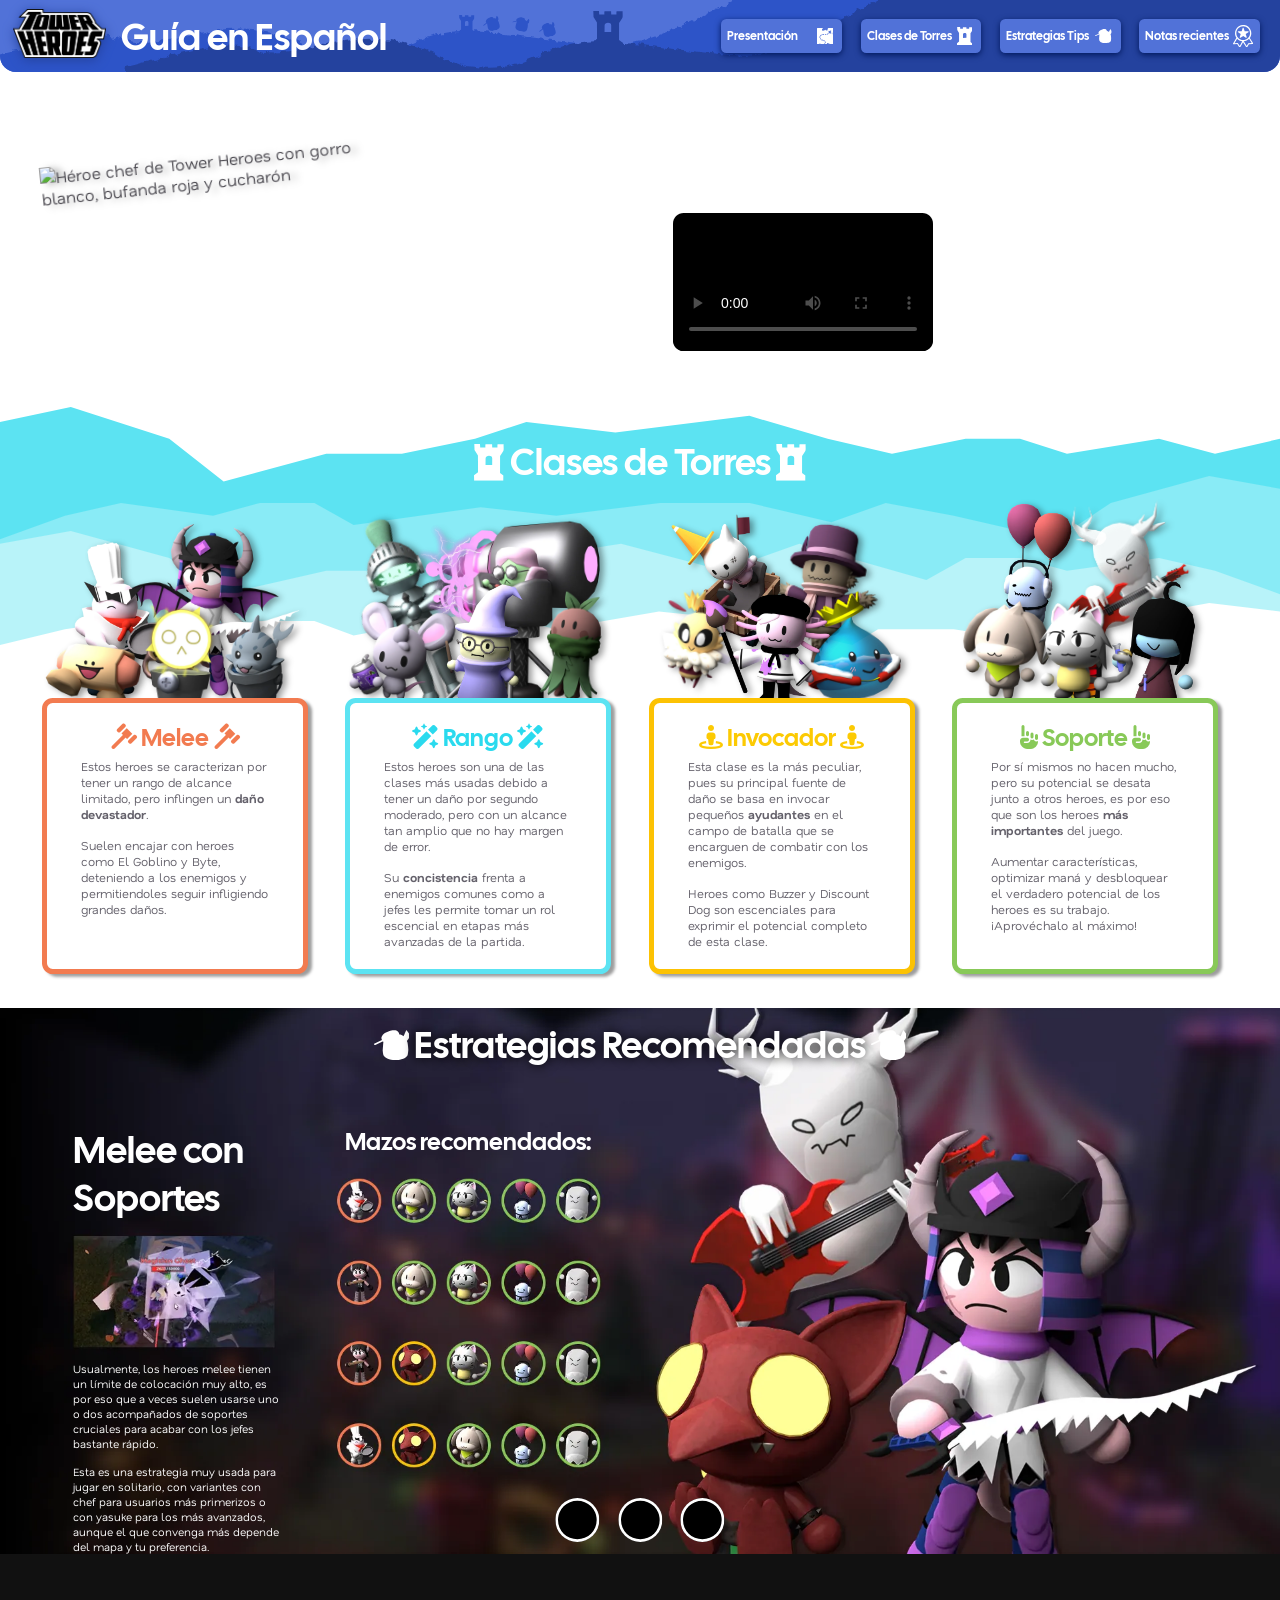
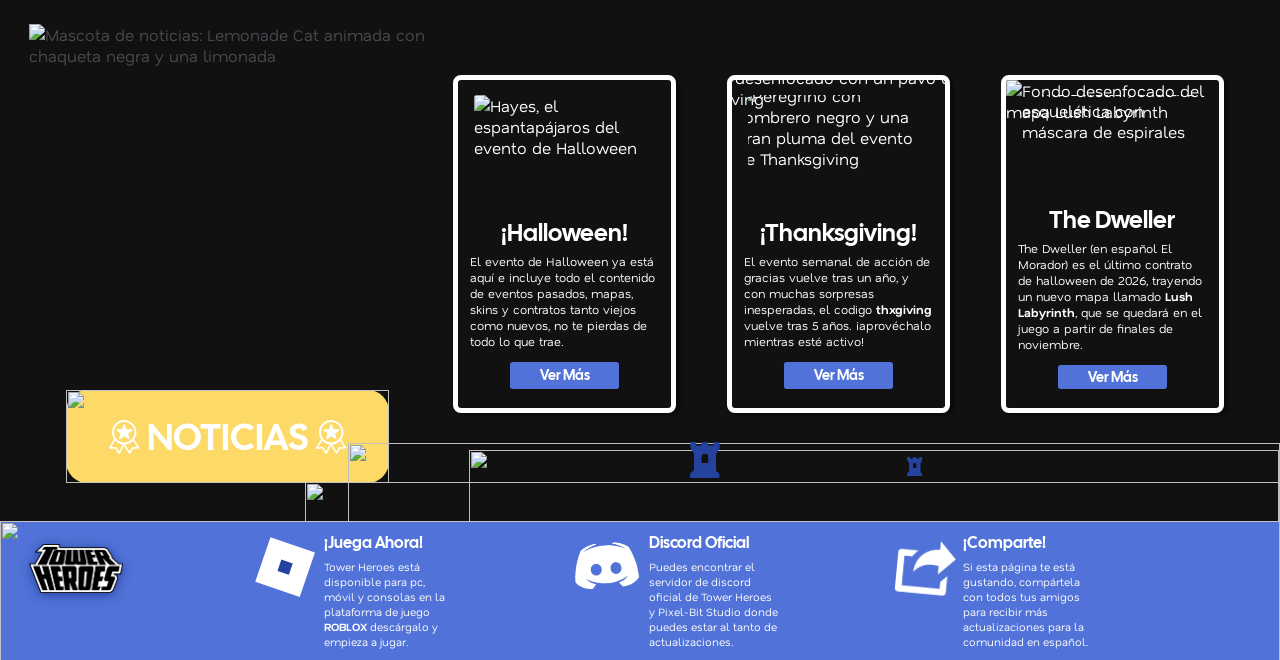
==== tower-heroes/index.html @ fbfbe88b "Add files via upload" ====
<!DOCTYPE html>
<html lang="es">
<head>
  <meta charset="UTF-8">
  <meta name="viewport" content="width=device-width, initial-scale=1">
  <title>Tower Heroes · Guía en Español</title>
  <meta name="description" content="Guía en español de Tower Heroes: clases de torres, estrategias recomendadas y noticias del juego.">
  <link rel="icon" href="assets/img/logo-tower-heroes.webp">
  <link rel="stylesheet" href="css/estilos.css">
</head>
<body>
  <!-- Íconos del sitio (torre, enemigo, logro, mapa). Se dibujan una sola vez aquí
       y se reutilizan con <use>. Su color sale de "color" en el CSS (fill: currentColor). -->
  <svg class="sprite" aria-hidden="true" focusable="false">
    <symbol id="i-torre" viewBox="0 0 44.7589 55"><path d="M43.9808 55L0.196412 54.9845L0 47.091L6.02329 42.2922L5.90775 17.209L0.793349 8.91359L0.450591 0C3.60858 0.0734106 5.93471 0.220232 8.98872 0.0309097L9.31993 5.4092L17.0955 5.32034C17.0108 3.53144 16.8567 2.14436 17.2804 0.525465L27.1241 0.444327L27.3628 5.34738L35.1692 5.30102C35.1962 3.50439 34.9343 2.05936 35.4196 0.513874L44.7087 0.482965C44.3005 3.72076 45.3095 7.16333 44.2735 10.1577L39.136 17.9431L39.0936 43.4977L44.1002 47.2764L43.9808 55ZM27.2897 31.4468L27.3166 21.3007C27.3243 18.6154 24.8249 17.6417 22.5065 17.6804C19.8761 17.7267 17.4229 18.9052 17.3998 21.8416L17.3227 31.5472L27.2897 31.4468Z"/></symbol>
    <symbol id="i-enemigo" viewBox="0 0 53.0001 45"><path d="M52.9803 7.06L53.0001 11.0333C52.3459 11.4733 52.3955 12.5233 51.8899 13.19L49.2796 16.6233C50.0726 17.9833 50.446 19.2833 50.598 20.7667C50.9251 23.94 51.5826 26.9867 51.4835 30.2267C51.3579 32.85 50.8425 35.2967 50.4592 37.8733C48.285 41.26 45.0799 43.4267 41.1016 44.04C39.575 44.2733 38.0617 45 36.5054 45H28.4001C25.0198 45.0067 20.3675 43.23 17.354 41.2767C16.1579 40.5 15.0311 38.7667 14.1125 37.7267C13.6202 35.11 12.8702 32.53 13.0717 29.9067L13.9011 19.02C13.9308 18.63 14.3901 17.9633 14.0465 17.7133C13.8416 17.5667 13.2435 17.09 12.89 17.26L1.98599 22.4733C1.36149 22.77 0.819591 22.2667 0.485862 22.08C0.205002 21.9267 -0.2642 20.9067 0.188481 20.68L11.9152 14.85L11.0066 12.01C11.261 8.84333 14.8494 5.00667 17.1194 4.02667L23.2884 1.36333C25.7699 0.29 31.8332 -0.04 34.2981 1.11333C36.4558 2.12333 37.5132 4.44667 38.0055 6.69C40.3053 6.74 42.453 7.56333 44.1646 9.25667C46.0943 6.27667 46.9236 3.15 48.6584 0L52.5342 5.19667C52.8977 5.68333 52.5772 6.69667 52.9869 7.05667L52.9803 7.06Z"/></symbol>
    <symbol id="i-logro" viewBox="0 0 45.403 51"><path d="M15.5218 50.9969C15.1617 50.9343 14.8925 50.9624 14.6796 50.9969L9.46056 42.885L1.6336 43.4548C0.988655 43.5018 0.547215 43.1543 0.293621 42.8036C0.0400276 42.453 -0.138427 41.9176 0.143344 41.4542L7.71358 28.881C4.14449 23.4084 3.45571 16.8275 6.28908 10.6129C9.57327 3.4058 17.9512 -1.07122 25.5465 0.221792C31.8206 1.28939 36.9989 5.30932 39.4003 10.4908C42.3651 16.8901 41.6106 23.615 37.7942 29.2066L45.1609 41.0065C45.4333 41.4417 45.474 41.88 45.2924 42.2776C45.1452 42.6001 44.7257 42.9257 44.206 42.9539L35.731 43.4016L31.9114 50.1954C31.6516 50.6587 31.1569 50.7401 30.7249 50.6901C30.2928 50.64 30.0236 50.4083 29.723 49.9387L22.5692 38.7148L16.9431 49.2217C16.5518 49.9543 16.2262 50.5742 15.5186 51L15.5218 50.9969ZM38.2669 18.4774C38.2669 9.97419 31.3792 3.0802 22.8791 3.0802C14.379 3.0802 7.4913 9.97419 7.4913 18.4774C7.4913 26.9806 14.379 33.8746 22.8791 33.8746C31.3792 33.8746 38.2669 26.9806 38.2669 18.4774ZM15.2494 47.2869L20.7909 36.7674C16.1573 36.1131 12.4192 34.2503 9.34159 30.8659L3.3117 40.9345L10.7348 40.5087L15.2463 47.2838L15.2494 47.2869ZM34.3754 41.041L42.0771 40.6715L36.1818 31.1383C32.9133 34.5008 28.9215 36.4168 24.2504 36.8113L30.8156 47.193L34.3754 41.041Z"/><path d="M23.0924 24.4948L16.8027 28.8998C16.4583 29.1409 15.8854 29.0375 15.5754 28.8654C15.2905 28.7057 14.9054 28.2235 15.0745 27.6913L17.3537 20.4467L11.4772 16.2514C11.042 15.9415 10.8824 15.5126 10.9043 15.068C10.9231 14.6485 11.28 13.991 11.9249 13.9816L19.4701 13.8689L21.7117 7.00934C21.862 6.54599 22.3442 6.33309 22.6792 6.27674C23.1081 6.20473 23.6967 6.37692 23.8908 6.93734L26.289 13.8845L33.6745 13.8658C34.2944 13.8658 34.8016 14.1319 35.0301 14.6078C35.2399 15.0429 35.1866 15.8006 34.6419 16.1888L28.5463 20.5187L30.8067 27.1466C31.0196 27.7727 30.8818 28.3237 30.4623 28.6712C30.0647 29 29.4448 29.0532 28.9219 28.6775L23.1018 24.4948H23.0924Z"/></symbol>
    <symbol id="i-mapa" viewBox="0 0 47 47.0019"><path d="M46.944 23.0999L47 45.1368C47.0035 47.1862 43.4925 47.1827 42.3361 46.8148C39.2666 45.8348 36.0393 45.154 33.1415 43.6686C31.9115 43.036 31.0846 41.695 29.7005 42.3723C28.3164 43.0497 27.5875 43.9643 27.7908 45.7179L24.6581 46.7495L13.2629 46.8664C11.8718 46.1237 10.7855 44.7999 9.27178 44.3598C5.3227 43.2113 2.88037 47.5334 1.05475 46.7082C0.571192 46.4881 0.045583 45.9518 0.0420789 45.1025L3.01689e-05 2.16669C3.01689e-05 1.46181 -0.010482 1.02857 0.360949 0.58501C0.606233 0.289304 1.13885 0.0554903 1.75907 0.0554903H16.2904C16.9807 1.73689 13.8095 2.45896 13.9112 5.46759C14.0233 8.83038 19.8926 7.58567 23.6945 4.84179C24.3603 6.33752 25.3729 7.22807 26.6835 7.2487C27.8013 7.26933 29.746 7.06303 29.8827 5.47447C30.0193 3.88591 30.2716 0.316812 32.4757 0.268673L45.255 0.000475353C46.1415 -0.0201553 46.965 0.633148 46.951 1.49276L46.8564 7.19369L44.4 13.8161C43.6852 17.2683 46.9405 21.7108 46.944 23.0965V23.0999ZM36.3407 14.0912C36.9889 14.2803 37.7528 16.1508 39.0773 15.9995C39.8552 15.9101 40.4825 15.3153 40.549 14.5347C40.6717 13.1319 38.5903 12.317 38.5728 11.5158C38.5552 10.7146 40.7172 9.82409 40.2442 8.19427C40.0199 7.42062 39.242 7.05959 38.4676 7.15242C37.1501 7.31059 36.7086 9.11921 36.0428 9.05732C35.6609 9.02293 35.0336 7.41031 33.611 7.57879C32.8576 7.66819 32.353 8.1874 32.276 8.796C32.0692 10.4636 34.0455 11.0447 33.7722 11.7874C33.5374 12.427 31.8169 13.2144 32.4862 14.7617C32.6719 15.1881 33.2185 15.6247 33.9229 15.6488C35.2929 15.6901 35.6924 13.8986 36.3337 14.0843L36.3407 14.0912ZM30.4679 18.5405L31.7924 16.921C32.2514 16.3571 32.0972 15.6041 31.6592 15.2878C31.2878 15.0196 30.4644 14.8511 30.1104 15.2878L28.5757 17.1755C28.1482 17.7015 28.4005 18.3514 28.6948 18.6162C29.1398 19.0219 29.9948 19.1251 30.4714 18.544L30.4679 18.5405ZM18.5891 19.6924C19.2864 19.8024 19.7945 19.3898 19.9802 18.85C20.1449 18.372 19.9031 17.5812 19.2233 17.4574L16.6548 16.9864C15.8314 16.8351 15.2077 17.3955 15.1446 18.0626C15.0079 19.5308 16.5883 19.3795 18.5891 19.6924ZM26.1368 19.7749C26.7886 19.0185 26.6274 18.1485 25.9756 17.674C24.8649 17.5606 23.8872 17.5675 22.7659 17.674C22.0055 18.1761 21.981 19.242 22.7309 19.8162C23.8452 20.0466 24.9139 20.0741 26.1368 19.7784V19.7749ZM11.1114 22.4019L12.8039 20.4832C13.2489 19.9778 13.1718 19.3761 12.8985 19.0047C12.5971 18.5955 11.7246 18.2448 11.2971 18.6953L9.14213 20.9543C8.61652 21.5045 8.83728 22.3262 9.21922 22.6529C9.78337 23.1343 10.5262 23.0655 11.1114 22.4019ZM9.31032 26.8272L9.55561 24.881C9.64321 24.1727 9.21922 23.6947 8.70062 23.4988C8.18202 23.3028 7.3901 23.4816 7.21139 24.1486C6.9626 25.0701 6.92406 26.0776 6.95209 27.0575C6.97312 27.7968 7.60034 28.0925 8.1715 28.0444C8.67609 28.0031 9.1982 27.7143 9.31032 26.8306V26.8272ZM9.55211 28.8386C8.97394 28.7699 8.22757 29.1034 8.168 29.8289C8.10843 30.5544 9.57313 32.6484 10.6243 32.6141C11.0799 32.6003 11.6125 32.284 11.7001 31.6238C11.8017 30.8673 10.3861 28.9384 9.55211 28.8386ZM16.5918 34.9797C16.774 34.5361 16.7039 33.8072 16.0942 33.4943C14.2686 32.5625 12.6917 32.0192 12.2362 33.1023C12.089 33.4496 12.0435 34.0685 12.4114 34.378C13.7114 35.468 16.1082 36.1522 16.5883 34.9797H16.5918ZM20.7476 37.6273C21.5395 37.8817 22.0476 37.1906 22.1597 36.7058C22.2368 36.3654 22.1843 35.7224 21.6621 35.5367L19.0902 34.6152C18.2912 34.3298 17.65 34.7906 17.5168 35.4886C17.4292 35.9425 17.5799 36.6164 18.2492 36.8296L20.7476 37.6273ZM25.0015 40.2783L24.2762 38.7792C23.9503 38.1018 23.4527 37.8336 22.8255 37.9471C22.2789 38.0433 21.7988 38.5901 21.9495 39.3224C22.2613 40.8629 23.3266 42.3104 24.3603 41.8566C24.9209 41.609 25.3449 40.9935 25.0015 40.2783ZM23.1023 44.6245C23.4878 44.0675 23.3196 43.2766 22.9306 42.9809C21.9144 42.2004 20.9193 43.2629 19.812 44.7483C19.4231 45.2675 19.7314 45.8899 20.0678 46.1409C21.0489 46.8733 22.1072 46.0652 23.1023 44.6245Z"/></symbol>
  </svg>


  <!--HEADER-->
  <header class="cabecera" id="cabecera">
    <div class="lienzo cabecera__lienzo">
      <a class="cabecera__logo" href="#inicio">
        <img src="assets/img/logo-tower-heroes.webp" alt="Logotipo de Tower Heroes" width="140" height="73">
      </a>
      <p class="cabecera__titulo">Guía en Español</p>

      <!--Decoración del paisaje (desktop)-->
      <div class="cabecera__deco" aria-hidden="true">
        <svg class="icono icono--torre deco deco--t1" aria-hidden="true" focusable="false"><use href="#i-torre"/></svg>
        <svg class="icono icono--enemigo deco deco--e1" aria-hidden="true" focusable="false"><use href="#i-enemigo"/></svg>
        <svg class="icono icono--enemigo deco deco--e2" aria-hidden="true" focusable="false"><use href="#i-enemigo"/></svg>
        <svg class="icono icono--enemigo deco deco--e3" aria-hidden="true" focusable="false"><use href="#i-enemigo"/></svg>
        <svg class="icono icono--torre deco deco--t2" aria-hidden="true" focusable="false"><use href="#i-torre"/></svg>
      </div>

      <!-- Menú desplegable móvil-->
      <a class="menu-boton menu-boton--abrir" href="#menu" aria-label="Abrir menú">
        <svg class="icono icono--torre" aria-hidden="true" focusable="false"><use href="#i-torre"/></svg>
      </a>
      <a class="menu-boton menu-boton--cerrar" href="#cabecera" aria-label="Cerrar menú">
        <svg class="icono icono--torre" aria-hidden="true" focusable="false"><use href="#i-torre"/></svg>
      </a>

      <nav class="menu" id="menu" aria-label="Secciones de la página">
        <a class="boton-icono" href="#inicio">
          <span>Presentación</span>
          <svg class="icono icono--mapa" aria-hidden="true" focusable="false"><use href="#i-mapa"/></svg>
        </a>
        <a class="boton-icono" href="#clases">
          <span>Clases de Torres</span>
          <svg class="icono icono--torre" aria-hidden="true" focusable="false"><use href="#i-torre"/></svg>
        </a>
        <a class="boton-icono" href="#estrategias">
          <span>Estrategias Tips</span>
          <svg class="icono icono--enemigo" aria-hidden="true" focusable="false"><use href="#i-enemigo"/></svg>
        </a>
        <a class="boton-icono" href="#noticias">
          <span class="solo-escritorio">Notas recientes</span>
          <span class="solo-movil">Noticias Nuevas</span>
          <svg class="icono icono--logro" aria-hidden="true" focusable="false"><use href="#i-logro"/></svg>
        </a>
      </nav>
    </div>
  </header>

  <main>
    <!--PRESENTACIÓN-->
    <section class="presentacion" id="inicio">
      <div class="lienzo presentacion__lienzo">
        <!-- Fondo presentación (PC y móvil) -->
        <picture class="presentacion__fondo">
          <source media="(min-width: 1200px)" srcset="assets/img/presentacion-fondo-pc.webp">
          <img src="assets/img/presentacion-fondo-movil.webp" alt="Héroe mago de Tower Heroes con su gran espada, sobre un bosque nocturno desenfocado">
        </picture>
        <div class="presentacion__personaje2">
          <img src="assets/img/presentacion-heroe-chef.webp" alt="Héroe chef de Tower Heroes con gorro blanco, bufanda roja y cucharón">
        </div>

        <h1 class="presentacion__titulo">¡Bienvenido a Tower Heroes!</h1>
        <svg class="icono icono--mapa presentacion__icono" aria-hidden="true" focusable="false"><use href="#i-mapa"/></svg>

        <!-- video: tráiler de Tower Heroes -->
        <video class="presentacion__video" controls preload="metadata" playsinline
               poster="assets/img/trailer-portada.webp" aria-label="Trailer de Tower Heroes">
          <source src="assets/video/tower-heroes-trailer.mp4" type="video/mp4">
          Tu navegador no puede reproducir este video.
        </video>

        <p class="presentacion__texto">
          Tower Heroes es un videojuego de género tower defense desarrollado en la plataforma de Roblox, aquí deberás defender tu base de los enemigos con ayuda de tus torres, o en este caso, <strong>HEROES.</strong>
          <br><br>
          Cada heroe tiene sus propias ventajas y desventajas, es por eso que, si quieres empezar a jugar, debes conocer las diferentes clases, estrategias, tips y noticias para emprender tu viaje de heroe.
        </p>
      </div>
    </section>

    <!-- CLASES DE TORRE -->
    <section class="clases" id="clases">
      <div class="clases__fondo" aria-hidden="true">
        <img class="clases__capa clases__capa--1" src="assets/img/clases-fondo-capa-1.svg" alt="">
        <img class="clases__capa clases__capa--2" src="assets/img/clases-fondo-capa-2.svg" alt="">
        <img class="clases__capa clases__capa--3" src="assets/img/clases-fondo-capa-3.svg" alt="">
        <img class="clases__capa clases__capa--4" src="assets/img/clases-fondo-capa-4.svg" alt="">
        <img class="clases__capa clases__capa--movil" src="assets/img/clases-fondo-movil.svg" alt="">
      </div>
      <div class="lienzo clases__lienzo">
        <h2 class="titulo-seccion clases__titulo">
          <svg class="icono icono--torre" aria-hidden="true" focusable="false"><use href="#i-torre"/></svg>
          <span>Clases de Torres</span>
          <svg class="icono icono--torre" aria-hidden="true" focusable="false"><use href="#i-torre"/></svg>
        </h2>

        <div class="clases__grid">
          <article class="tarjeta-clase tarjeta-clase--melee">
            <div class="tarjeta-clase__arte">
              <img class="p1" src="assets/img/clase-melee-yasuke.webp" alt="Héroe melee Yasuke: guerrera con cuernos, alas de murciélago y una sierra">
              <img class="p2" src="assets/img/clase-melee-mako.webp" alt="Héroe melee Mako: tiburón gris dentro de una cubeta">
              <img class="p3" src="assets/img/clase-melee-chef.webp" alt="Héroe melee Chef: con gorro blanco y sartén">
              <img class="p4" src="assets/img/heroe-hotdogfrank.webp" alt="Héroe melee Hot Dog Frank">
              <img class="p5" src="assets/img/clase-melee-volt.webp" alt="Héroe melee Volt: destello luminoso en dispositivo de control">
            </div>
            <div class="tarjeta-clase__caja">
              <h3 class="tarjeta-clase__titulo"><span class="ico" aria-hidden="true">&#xF0E3;</span> Melee <span class="ico" aria-hidden="true">&#xF0E3;</span></h3>
              <p>Estos heroes se caracterizan por tener un rango de alcance limitado, pero inflingen un <strong>daño devastador</strong>.</p>
              <p>Suelen encajar con heroes como El Goblino y Byte, deteniendo a los enemigos y permitiendoles seguir infligiendo grandes daños.</p>
            </div>
          </article>

          <article class="tarjeta-clase tarjeta-clase--rango">
            <div class="tarjeta-clase__arte">
              <div class="p1 rotada"><img src="assets/img/clase-rango-lure.webp" alt="Héroe de rango Lure: caballero con armadura plateada"></div>
              <img class="p2" src="assets/img/clase-rango-scientist.webp" alt="Héroe de rango Scientist: cañón negro con energía rosada">
              <div class="p3 recorte"><img src="assets/img/clase-rango-branch.webp" alt="Héroe de rango Branch: planta con bufanda verde"></div>
              <img class="p4" src="assets/img/clase-rango-sodapop.webp" alt="Héroe de rango Sodapop: ratón lila con una bebida">
              <img class="p5" src="assets/img/clase-rango-mago.webp" alt="Héroe de rango Mago: con sombrero lila y gafas redondas">
            </div>
            <div class="tarjeta-clase__caja">
              <h3 class="tarjeta-clase__titulo"><span class="ico" aria-hidden="true">&#xE2CA;</span> Rango <span class="ico" aria-hidden="true">&#xE2CA;</span></h3>
              <p>Estos heroes son una de las clases más usadas debido a tener un daño por segundo moderado, pero con un alcance tan amplio que no hay margen de error.</p>
              <p>Su <strong>concistencia</strong> frenta a enemigos comunes como a jefes les permite tomar un rol escencial en etapas más avanzadas de la partida.</p>
            </div>
          </article>

          <article class="tarjeta-clase tarjeta-clase--invocador">
            <div class="tarjeta-clase__arte">
              <div class="p1 rotada"><img src="assets/img/clase-invocador-hayes.webp" alt="Héroe invocador Hayes: espantapájaros con sombrero de copa morado"></div>
              <img class="p2" src="assets/img/clase-invocador-slimeking.webp" alt="Héroe invocador Slime King: gota azul con corona dorada">
              <div class="p3 recorte"><img src="assets/img/clase-invocador-kartkid.webp" alt="Héroe invocador Kart Kid: gato blanco en una carreta de madera"></div>
              <div class="p4 rotada"><img src="assets/img/clase-invocador-breezy.webp" alt="Héroe invocador Breezy: abeja reina blanca con corona"></div>
              <img class="p5" src="assets/img/clase-invocador-stella.webp" alt="Héroe invocador Stella: ajolote pintor con boina y pincel">
            </div>
            <div class="tarjeta-clase__caja">
              <h3 class="tarjeta-clase__titulo"><span class="ico" aria-hidden="true">&#xF21D;</span> Invocador <span class="ico" aria-hidden="true">&#xF21D;</span></h3>
              <p>Esta clase es la más peculiar, pues su principal fuente de daño se basa en invocar pequeños <strong>ayudantes</strong> en el campo de batalla que se encarguen de combatir con los enemigos.</p>
              <p>Heroes como Buzzer y Discount Dog son escenciales para exprimir el potencial completo de esta clase.</p>
            </div>
          </article>

          <article class="tarjeta-clase tarjeta-clase--soporte">
            <div class="tarjeta-clase__arte">
              <div class="p1 rotada"><div class="recorte"><img src="assets/img/heroe-spectre.webp" alt="Héroe de soporte Spectre: demonio blanco tocando una guitarra eléctrica roja"></div></div>
              <img class="p2" src="assets/img/clase-soporte-maitake.webp" alt="Héroe de soporte Maitake: hechicera de cabello negro con una poción">
              <img class="p3" src="assets/img/clase-soporte-balloonpal.webp" alt="Héroe de soporte Balloon Pal: fantasma con audífonos sosteniendo globos">
              <img class="p4" src="assets/img/clase-soporte-discountdog.webp" alt="Héroe de soporte Discount Dog: perro de orejas largas con pañuelo verde">
              <img class="p5" src="assets/img/clase-soporte-lemonadecat.webp" alt="Héroe de soporte Lemonade Cat: gato blanco con un platillo">
            </div>
            <div class="tarjeta-clase__caja">
              <h3 class="tarjeta-clase__titulo"><span class="ico" aria-hidden="true">&#xF0A6;</span> Soporte <span class="ico" aria-hidden="true">&#xF0A6;</span></h3>
              <p>Por sí mismos no hacen mucho, pero su potencial se desata junto a otros heroes, es por eso que son los heroes <strong>más importantes</strong> del juego.</p>
              <p>Aumentar características, optimizar maná y desbloquear el verdadero potencial de los heroes es su trabajo. ¡Aprovéchalo al máximo!</p>
            </div>
          </article>
        </div>
      </div>
    </section>

    <!-- ESTRATEGIAS -->
    <section class="estrategias" id="estrategias">

      <!-- Escritorio: carrusel solo con CSS -->
      <div class="carrusel solo-escritorio">
        <input class="carrusel__radio" type="radio" name="estrategia" id="estrategia-1">
        <input class="carrusel__radio" type="radio" name="estrategia" id="estrategia-2">
        <input class="carrusel__radio" type="radio" name="estrategia" id="estrategia-3">

        <div class="lienzo carrusel__lienzo">
          <h2 class="carrusel__titulo">
            <svg class="icono icono--enemigo" aria-hidden="true" focusable="false"><use href="#i-enemigo"/></svg>
            <span>Estrategias Recomendadas</span>
            <svg class="icono icono--enemigo" aria-hidden="true" focusable="false"><use href="#i-enemigo"/></svg>
          </h2>
          <div class="carrusel__ventana">
            <div class="carrusel__pista">
              <article class="diapositiva">
                <img class="diapositiva__fondo" src="assets/img/estrategia-melee-con-soportes.webp" alt="Estrategia Melee con Soportes: captura de una partida contra un jefe, mazos recomendados y héroes Spectre y Yasuke">
                <h3 class="diapositiva__titulo">Melee con Soportes</h3>
                <p class="diapositiva__mazos">Mazos recomendados:</p>
                <div class="diapositiva__texto">
                  <p>Usualmente, los heroes melee tienen un límite de colocación muy alto, es por eso que a veces suelen usarse uno o dos acompañados de soportes cruciales para acabar con los jefes bastante rápido.</p>
                  <p>Esta es una estrategia muy usada para jugar en solitario, con variantes con chef para usuarios más primerizos o con yasuke para los más avanzados, aunque el que convenga más depende del mapa y tu preferencia.</p>
                </div>
              </article>
              <article class="diapositiva">
                <img class="diapositiva__fondo" src="assets/img/estrategia-mixto-rango-melee.webp" alt="Estrategia Mixto Rango Melee: captura de una partida, mazos recomendados y héroes Wizard y Hot Dog Frank">
                <h3 class="diapositiva__titulo">Mixto Rango Melee</h3>
                <p class="diapositiva__mazos">Mazos recomendados:</p>
                <div class="diapositiva__texto">
                  <p>Al ser tan versatiles, los heroes de rango encajan bien en casi cualquier circunstancia, sin embargo, a veces se quedan cortos frente a algunos enemigos.</p>
                  <p>Por ejemplo, el mago es bastante bueno frente a la mayoría de jefes, pero queda corto ante hordas grandes de enemigos; es por eso que se pueden acompañar tanto con melees o soportes para crear un equilibrio entre control y desgaste devastador.</p>
                </div>
              </article>
              <article class="diapositiva">
                <img class="diapositiva__fondo" src="assets/img/estrategia-buzzer-invocadores.webp" alt="Estrategia Buzzer e Invocadores: captura de una partida, mazos recomendados y el héroe Buzzer">
                <h3 class="diapositiva__titulo">Buzzer e Invocadores</h3>
                <p class="diapositiva__mazos">Mazos recomendados:</p>
                <div class="diapositiva__texto">
                  <p>Buzzer es un heroe muy peculiar, pues su habilidad especial permite otorgar explosiones a todas las invocaciones que generan muchísimo daño. Combina esto con heroes de control como Volt y empieza a acumular maná para usar habilidades como las del Discount Dog, que permite colocar aún más invocadores.</p>
                  <p>Una de las estrategias más caóticas y por eso es de las más divertidas de jugar.</p>
                </div>
              </article>
            </div>
          </div>


          <div class="carrusel__puntos">
            <label for="estrategia-1" class="punto punto--1"><span class="oculto">Estrategia 1</span></label>
            <label for="estrategia-2" class="punto punto--2"><span class="oculto">Estrategia 2</span></label>
            <label for="estrategia-3" class="punto punto--3"><span class="oculto">Estrategia 3</span></label>
          </div>
        </div>
      </div>

      <!-- Estrategias movil -->
      <div class="lienzo estrategias-movil solo-movil">
        <h2 class="estrategias-movil__titulo">
          <svg class="icono icono--enemigo" aria-hidden="true" focusable="false"><use href="#i-enemigo"/></svg>
          <span>Estrategias Recomendadas</span>
          <svg class="icono icono--enemigo" aria-hidden="true" focusable="false"><use href="#i-enemigo"/></svg>
        </h2>

        <article class="lienzo estrategia estrategia--1">
          <div class="estrategia__fondo" aria-hidden="true"><img src="assets/img/estrategia-fondo-circo.webp" alt="Fondo desenfocado de un mapa de circo nocturno"></div>
          <h3 class="estrategia__titulo">Melee con Soportes</h3>
          <div class="estrategia__captura">
            <div class="recorte c1"><img src="assets/img/estrategia-captura-jefe.webp" alt="Captura de una partida contra un jefe"></div>
          </div>
          <div class="estrategia__heroe h1 recorte"><img src="assets/img/heroe-spectre.webp" alt="Héroe de soporte Spectre: demonio blanco tocando una guitarra eléctrica roja"></div>
          <div class="estrategia__heroe h2 recorte"><img src="assets/img/clase-melee-yasuke.webp" alt="Héroe melee Yasuke: guerrera con cuernos, alas de murciélago y una sierra"></div>
          <div class="estrategia__texto">
            <p>Usualmente, los heroes melee tienen un límite de colocación muy alto, es por eso que a veces suelen usarse uno o dos acompañados de soportes cruciales para acabar con los jefes bastante rápido.</p>
            <p>Esta es una estrategia muy usada para jugar en solitario, con variantes con chef para usuarios más primerizos o con yasuke para los más avanzados, aunque el que convenga más depende del mapa y tu preferencia.</p>
          </div>
          <p class="estrategia__mazos">Mazos Recomendados:</p>
          <div class="estrategia__grid" role="group" aria-label="Mazos recomendados">
            <img src="assets/img/avatar-chef-melee.webp" alt="Avatar de Chef (melee)"><img src="assets/img/avatar-discountdog-4.webp" alt="Avatar de Discount Dog (soporte)"><img src="assets/img/avatar-lemonadecat-soporte-2.webp" alt="Avatar de Lemonade Cat (soporte)"><img src="assets/img/avatar-balloonpal-soporte-3.webp" alt="Avatar de Balloon Pal (soporte)"><img src="assets/img/avatar-spectre-soporte-5.webp" alt="Avatar de Spectre (soporte)">
            <img src="assets/img/avatar-yasuke-melee.webp" alt="Avatar de Yasuke (melee)"><img src="assets/img/avatar-discountdog-4.webp" alt="Avatar de Discount Dog (soporte)"><img src="assets/img/avatar-lemonadecat-soporte-2.webp" alt="Avatar de Lemonade Cat (soporte)"><img src="assets/img/avatar-balloonpal-soporte-3.webp" alt="Avatar de Balloon Pal (soporte)"><img src="assets/img/avatar-spectre-soporte-2.webp" alt="Avatar de Spectre (soporte)">
            <img src="assets/img/avatar-yasuke-melee.webp" alt="Avatar de Yasuke (melee)"><img src="assets/img/avatar-goblino-invocador-1.webp" alt="Avatar de El Goblino (invocador)"><img src="assets/img/avatar-lemonadecat-soporte-2.webp" alt="Avatar de Lemonade Cat (soporte)"><img src="assets/img/avatar-balloonpal-soporte-3.webp" alt="Avatar de Balloon Pal (soporte)"><img src="assets/img/avatar-spectre-soporte-5.webp" alt="Avatar de Spectre (soporte)">
            <img src="assets/img/avatar-chef-melee.webp" alt="Avatar de Chef (melee)"><img src="assets/img/avatar-goblino-invocador-1.webp" alt="Avatar de El Goblino (invocador)"><img src="assets/img/avatar-discountdog-soporte-1.webp" alt="Avatar de Discount Dog (soporte)"><img src="assets/img/avatar-balloonpal-soporte-3.webp" alt="Avatar de Balloon Pal (soporte)"><img src="assets/img/avatar-spectre-soporte-5.webp" alt="Avatar de Spectre (soporte)">
          </div>
        </article>

        <article class="lienzo estrategia estrategia--2">
          <div class="estrategia__fondo" aria-hidden="true"><img src="assets/img/estrategia-fondo-circo.webp" alt="Fondo desenfocado de un mapa de circo nocturno"><img src="assets/img/estrategia-fondo-mapa-dream.webp" alt="Fondo desenfocado del mapa Dream"></div>
          <h3 class="estrategia__titulo">Mixto Rango Melee</h3>
          <div class="estrategia__captura"><img src="assets/img/estrategia-mixto-captura.webp" alt="Captura de una partida con héroes de rango y melee"></div>
          <div class="estrategia__heroe h1 recorte"><img src="assets/img/heroe-hotdogfrank.webp" alt="Héroe melee Hot Dog Frank"></div>
          <div class="estrategia__heroe h2 recorte"><img src="assets/img/heroe-wizard.webp" alt="Héroe Wizard: hechicera rosada con cuernos y gafas"></div>
          <div class="estrategia__texto">
            <p>Al ser tan versatiles, los heroes de rango encajan bien en casi cualquier circunstancia, sin embargo, a veces se quedan cortos frente a algunos enemigos.</p>
            <p>Por ejemplo, el mago es bastante bueno frente a la mayoría de jefes, pero queda corto ante hordas grandes de enemigos; es por eso que se pueden acompañar tanto con melees o soportes para crear un equilibrio entre control y desgaste devastador.</p>
          </div>
          <p class="estrategia__mazos">Mazos Recomendados:</p>
          <div class="estrategia__grid" role="group" aria-label="Mazos recomendados">
            <img src="assets/img/avatar-hotdogfrank-melee.webp" alt="Avatar de Hot Dog Frank (melee)"><img src="assets/img/avatar-mago-rango.webp" alt="Avatar del Mago (rango)"><img src="assets/img/avatar-lemonadecat-soporte-1.webp" alt="Avatar de Lemonade Cat (soporte)"><img src="assets/img/avatar-balloonpal-soporte-2.webp" alt="Avatar de Balloon Pal (soporte)"><img src="assets/img/avatar-spectre-soporte-4.webp" alt="Avatar de Spectre (soporte)">
            <img src="assets/img/avatar-hotdogfrank-melee.webp" alt="Avatar de Hot Dog Frank (melee)"><img src="assets/img/avatar-mago-rango.webp" alt="Avatar del Mago (rango)"><img src="assets/img/avatar-discountdog-2.webp" alt="Avatar de Discount Dog (soporte)"><img src="assets/img/avatar-balloonpal-soporte-2.webp" alt="Avatar de Balloon Pal (soporte)"><img src="assets/img/avatar-spectre-soporte-1.webp" alt="Avatar de Spectre (soporte)">
            <img src="assets/img/avatar-dumpsterchild-soporte.webp" alt="Avatar de Dumpster Child (soporte)"><img src="assets/img/avatar-mago-rango.webp" alt="Avatar del Mago (rango)"><img src="assets/img/avatar-goblino-invocador-2.webp" alt="Avatar de El Goblino (invocador)"><img src="assets/img/avatar-balloonpal-soporte-2.webp" alt="Avatar de Balloon Pal (soporte)"><img src="assets/img/avatar-spectre-soporte-4.webp" alt="Avatar de Spectre (soporte)">
            <img src="assets/img/avatar-maitake-soporte.webp" alt="Avatar de Maitake (soporte)"><img src="assets/img/avatar-mago-rango.webp" alt="Avatar del Mago (rango)"><img src="assets/img/avatar-discountdog-2.webp" alt="Avatar de Discount Dog (soporte)"><img src="assets/img/avatar-balloonpal-soporte-2.webp" alt="Avatar de Balloon Pal (soporte)"><img src="assets/img/avatar-spectre-soporte-4.webp" alt="Avatar de Spectre (soporte)">
          </div>
        </article>

        <article class="lienzo estrategia estrategia--3">
          <div class="estrategia__fondo" aria-hidden="true"><img src="assets/img/estrategia-fondo-mapa-colmena.webp" alt="Fondo desenfocado de un mapa de panal de abejas"></div>
          <h3 class="estrategia__titulo">Buzzer e Invocadores</h3>
          <div class="estrategia__captura">
            <div class="recorte c1"><img src="assets/img/estrategia-captura-jefe.webp" alt="Captura de una partida contra un jefe"></div>
            <img class="c2" src="assets/img/estrategia-buzzer-captura.webp" alt="Captura de una partida con muchos invocadores">
          </div>
          <div class="estrategia__heroe h1 recorte"><img src="assets/img/clase-melee-volt.webp" alt="Héroe melee Volt: calavera luminosa dentro de una olla"></div>
          <div class="estrategia__heroe h2 recorte"><img src="assets/img/heroe-buzzer.webp" alt="Héroe invocador Buzzer: con forma de colmena de abejas"></div>
          <div class="estrategia__texto">
            <p>Buzzer es un heroe muy peculiar, pues su habilidad especial permite otorgar explosiones a todas las invocaciones que generan muchísimo daño. Combina esto con heroes de control como Volt y empieza a acumular maná para usar habilidades como las del Discount Dog, que permite colocar aún más invocadores. ¡Caos sin límites!</p>
            <p>Una de las estrategias más caóticas y por eso es de las más divertidas de jugar.</p>
          </div>
          <p class="estrategia__mazos">Mazos Recomendados:</p>
          <div class="estrategia__grid" role="group" aria-label="Mazos recomendados">
            <img src="assets/img/avatar-buzzer-invocador-1.webp" alt="Avatar de Buzzer (invocador)"><img src="assets/img/avatar-discountdog-3.webp" alt="Avatar de Discount Dog (soporte)"><img src="assets/img/avatar-slimeking-invocador-3.webp" alt="Avatar de Slime King (invocador)"><img src="assets/img/avatar-kartkid-invocador.webp" alt="Avatar de Kart Kid (invocador)"><img src="assets/img/avatar-spectre-soporte-5.webp" alt="Avatar de Spectre (soporte)">
            <img src="assets/img/avatar-buzzer-invocador-2.webp" alt="Avatar de Buzzer (invocador)"><img src="assets/img/avatar-discountdog-2.webp" alt="Avatar de Discount Dog (soporte)"><img src="assets/img/avatar-lemonadecat-soporte-1.webp" alt="Avatar de Lemonade Cat (soporte)"><img src="assets/img/avatar-balloonpal-soporte-1.webp" alt="Avatar de Balloon Pal (soporte)"><img src="assets/img/avatar-slimeking-invocador-1.webp" alt="Avatar de Slime King (invocador)">
            <img src="assets/img/avatar-buzzer-invocador-2.webp" alt="Avatar de Buzzer (invocador)"><img src="assets/img/avatar-volt-melee-1.webp" alt="Avatar de Volt (melee)"><img src="assets/img/avatar-slimeking-invocador-2.webp" alt="Avatar de Slime King (invocador)"><img src="assets/img/avatar-balloonpal-soporte-1.webp" alt="Avatar de Balloon Pal (soporte)"><img src="assets/img/avatar-spectre-soporte-3.webp" alt="Avatar de Spectre (soporte)">
            <img src="assets/img/avatar-buzzer-invocador-1.webp" alt="Avatar de Buzzer (invocador)"><img src="assets/img/avatar-volt-melee-2.webp" alt="Avatar de Volt (melee)"><img src="assets/img/avatar-discountdog-3.webp" alt="Avatar de Discount Dog (soporte)"><img src="assets/img/avatar-hayes-invocador.webp" alt="Avatar de Hayes (invocador)"><img src="assets/img/avatar-spectre-soporte-5.webp" alt="Avatar de Spectre (soporte)">
          </div>
        </article>
      </div>
    </section>

    <!-- NOTICIAS -->
    <section class="noticias" id="noticias">
      <div class="noticias__fondo" aria-hidden="true"><img src="assets/img/noticias-fondo.webp" alt="Fondo desenfocado de un mapa nocturno"></div>
      <div class="lienzo noticias__lienzo">
        <div class="gato">
          <img class="gato__imagen" src="assets/img/noticias-lemonadecat.webp" alt="Mascota de noticias: Lemonade Cat animada con chaqueta negra y una limonada">
          <h2 class="gato__etiqueta">
            <img class="gato__brillo" src="assets/img/noticias-etiqueta-brillo.svg" alt="" aria-hidden="true">
            <img class="gato__brillo-movil" src="assets/img/noticias-etiqueta-brillo-movil.svg" alt="" aria-hidden="true">
            <svg class="icono icono--logro gato__icono" aria-hidden="true" focusable="false"><use href="#i-logro"/></svg>
            <span>NOTICIAS</span>
            <svg class="icono icono--logro gato__icono" aria-hidden="true" focusable="false"><use href="#i-logro"/></svg>
          </h2>
        </div>

        <div class="noticias__lista">
          <article class="noticia noticia--1">
            <div class="noticia__fondo recorte"><img src="assets/img/noticia-halloween-fondo.webp" alt="Fondo desenfocado de Halloween"></div>
            <div class="noticia__imagen recorte"><img src="assets/img/noticia-halloween-hayes.webp" alt="Hayes, el espantapájaros del evento de Halloween"></div>
            <div class="noticia__texto">
              <h3>¡Halloween!</h3>
              <p>El evento de Halloween ya está aquí e incluye todo el contenido de eventos pasados, mapas, skins y contratos tanto viejos como nuevos, no te pierdas de todo lo que trae.</p>
            </div>
            <button class="boton" type="button">Ver Más</button>
          </article>
          <article class="noticia noticia--2">
            <div class="noticia__fondo recorte"><img src="assets/img/noticia-thanksgiving-fondo.webp" alt="Fondo desenfocado con un pavo de Thanksgiving"></div>
            <div class="noticia__imagen recorte"><img src="assets/img/noticia-thanksgiving-peregrino.webp" alt="Peregrino con sombrero negro y una gran pluma del evento de Thanksgiving"></div>
            <div class="noticia__texto">
              <h3>¡Thanksgiving!</h3>
              <p>El evento semanal de acción de gracias vuelve tras un año, y con muchas sorpresas inesperadas, el codigo <strong>thxgiving</strong> vuelve tras 5 años. ¡aprovéchalo mientras esté activo!</p>
            </div>
            <button class="boton" type="button">Ver Más</button>
          </article>
          <article class="noticia noticia--3">
            <div class="noticia__fondo">
              <img class="solo-escritorio" src="assets/img/noticia-the-dweller-fondo.webp" alt="Fondo desenfocado del mapa Lush Labyrinth">
              <img class="solo-movil" src="assets/img/noticia-the-dweller-fondo-movil.webp" alt="Fondo desenfocado del mapa Lush Labyrinth">
            </div>
            <div class="noticia__imagen recorte"><img src="assets/img/noticia-the-dweller.webp" alt="The Dweller, criatura esquelética con máscara de espirales"></div>
            <div class="noticia__texto">
              <h3>The Dweller</h3>
              <p>The Dweller (en español El Morador) es el último contrato de halloween de 2026, trayendo un nuevo mapa llamado <strong>Lush Labyrinth</strong>, que se quedará en el juego a partir de finales de noviembre.</p>
            </div>
            <button class="boton" type="button">Ver Más</button>
          </article>
        </div>

        <div class="noticias__colinas" aria-hidden="true">
          <img class="colina colina--16" src="assets/img/noticias-colina-1.svg" alt="">
          <img class="colina colina--15" src="assets/img/noticias-colina-2.svg" alt="">
          <img class="colina colina--14 solo-escritorio" src="assets/img/noticias-colina-3.svg" alt="">
          <img class="colina colina--14 solo-movil" src="assets/img/noticias-colina-3-movil.svg" alt="">
          <svg class="icono icono--torre torre-colina torre-colina--grande" aria-hidden="true" focusable="false"><use href="#i-torre"/></svg>
          <svg class="icono icono--torre torre-colina torre-colina--peque solo-escritorio" aria-hidden="true" focusable="false"><use href="#i-torre"/></svg>
        </div>
      </div>
    </section>
  </main>

  <!-- FOOTER -->
  <footer class="pie">
    <img class="pie__fondo solo-escritorio" src="assets/img/pie-fondo.svg" alt="" aria-hidden="true">
    <img class="pie__fondo solo-movil" src="assets/img/pie-fondo-movil.svg" alt="" aria-hidden="true">
    <div class="lienzo pie__lienzo">
      <img class="pie__logo" src="assets/img/logo-tower-heroes.webp" alt="Logotipo de Tower Heroes">

      <!-- Cuando tengas los enlaces reales, cambia cada <div class="pie__bloque ..."> por <a class="pie__bloque ..." href="URL"> -->
      <div class="pie__bloque pie__bloque--roblox">
        <span class="roblox" aria-hidden="true"><span class="roblox__cuadro"></span><span class="roblox__centro"></span></span>
        <span class="pie__texto">
          <strong class="pie__titulo">¡Juega Ahora!</strong>
          <span>Tower Heroes está disponible para pc, móvil y consolas en la plataforma de juego <b>ROBLOX</b> descárgalo y empieza a jugar.</span>
        </span>
      </div>
      <div class="pie__bloque pie__bloque--discord">
        <span class="pie__icono pie__icono--discord" aria-hidden="true"><img aria-hidden="true" src="assets/img/icono-discord.webp" alt="Ícono de Discord"></span>
        <span class="pie__texto">
          <strong class="pie__titulo">Discord Oficial</strong>
          <span>Puedes encontrar el servidor de discord oficial de Tower Heroes y Pixel-Bit Studio donde puedes estar al tanto de actualizaciones.</span>
        </span>
      </div>
      <div class="pie__bloque pie__bloque--compartir">
        <span class="pie__icono pie__icono--compartir" aria-hidden="true"><img aria-hidden="true" src="assets/img/icono-compartir.webp" alt="Ícono de compartir"></span>
        <span class="pie__texto">
          <strong class="pie__titulo">¡Comparte!</strong>
          <span>Si esta página te está gustando, compártela con todos tus amigos para recibir más actualizaciones para la comunidad en español.</span>
        </span>
      </div>
    </div>
  </footer>

</body>
</html>
---- tower-heroes/css/estilos.css ----
/* =========================================================
   Tower Heroes · Guía en Español
   Hoja de estilos (solo CSS, sin JavaScript)

   Cómo funcionan las medidas:
   - El diseño de Figma mide 393 px en móvil y 1920 px en escritorio.
   - --u equivale a "1 px del diseño" y se adapta al ancho real de la pantalla,
     así todo conserva las proporciones de Figma.
     Ejemplo: calc(55 * var(--u)) = los 55 px del diseño.
   ========================================================= */

/* ---------- Fuentes ---------- */
@font-face { font-family: "Cal Sans"; src: url("../assets/fonts/cal-sans-400.woff2") format("woff2"); font-weight: 400; font-display: swap; }
@font-face { font-family: "Nata Sans"; src: url("../assets/fonts/nata-sans-300.woff2") format("woff2"); font-weight: 300; font-display: swap; }
@font-face { font-family: "Nata Sans"; src: url("../assets/fonts/nata-sans-400.woff2") format("woff2"); font-weight: 400; font-display: swap; }
@font-face { font-family: "Nata Sans"; src: url("../assets/fonts/nata-sans-600.woff2") format("woff2"); font-weight: 600; font-display: swap; }
@font-face { font-family: "Nata Sans"; src: url("../assets/fonts/nata-sans-700.woff2") format("woff2"); font-weight: 700; font-display: swap; }
/* Solo los 4 íconos de las clases (Font Awesome Free, licencia en assets/fonts) */
@font-face { font-family: "Iconos Clases"; src: url("../assets/fonts/iconos-clases.woff2") format("woff2"); font-weight: 900; font-display: block; }

/* ---------- Variables del diseño (paleta y espaciados de Figma) ---------- */
:root {
  --azul-900: #24429e; --azul-800: #2d54c8; --azul-700: #5172d8; --azul-600: #7a94e1; --azul-500: #a3b5ea;
  --cyan-900: #11c1d5; --cyan-800: #2adaee; --cyan-700: #5ce3f2; --cyan-600: #89ebf6; --cyan-500: #b8f3f9;
  --naranja-900: #cc410f; --naranja-800: #ee5720; --naranja-700: #f27b50; --naranja-600: #f59e7f; --naranja-500: #f9c2ae;
  --amarillo-900: #977402; --amarillo-800: #ca9b02; --amarillo-700: #fcc203; --amarillo-600: #fdce35; --amarillo-500: #fdda68;
  --verde-900: #578f2e; --verde-800: #6fb53b; --verde-700: #88c958; --verde-600: #a4d680; --verde-500: #c0e2a6;
  --gris-900: #4b4950; --gris-800: #64616b; --gris-700: #7e7a85; --gris-600: #b1afb6; --gris-500: #cbcace;

  --sombra-tarjeta: rgba(0, 0, 0, 0.39);

  /* Escala: móvil por defecto */
  --d: 393;                 /* ancho del diseño */
  --max: 560px;             /* ancho máximo del lienzo móvil (tablets) */
  --u: calc(100cqw / var(--d));                      /* 1 px del diseño dentro de un lienzo */
  --ue: calc(min(100vw, var(--max)) / var(--d));     /* 1 px del diseño fuera de un lienzo */
}

@media (min-width: 1200px) {
  :root { --d: 1920; --max: 1920px; }
}

/* ---------- Base ---------- */
*, *::before, *::after { box-sizing: border-box; }
html { scroll-behavior: smooth; }
body {
  margin: 0;
  font-family: "Nata Sans", system-ui, sans-serif;
  color: var(--gris-900);
  background: #fff;
  overflow-x: hidden;
}
img, video { display: block; }
h1, h2, h3, p { margin: 0; }
h1, h2, h3 { font-family: "Cal Sans", system-ui, sans-serif; font-weight: 400; line-height: normal; }
strong, b { font-weight: 700; }

.lienzo {
  container-type: inline-size;
  position: relative;
  width: min(100%, var(--max));
  margin-inline: auto;
}

.oculto {
  position: absolute; width: 1px; height: 1px; overflow: hidden;
  clip-path: inset(50%); white-space: nowrap;
}

@media (max-width: 1199.98px) { .solo-escritorio { display: none !important; } }
@media (min-width: 1200px)    { .solo-movil { display: none !important; } }

/* Imagen recortada: el contenedor recorta y la imagen se posiciona dentro */
.recorte { overflow: hidden; }
.recorte > img { position: absolute; max-width: none; }

/* =========================================================
   ÍCONOS (torre, enemigo, logro y mapa)
   Hay un solo dibujo por ícono (el <svg class="sprite"> del HTML).
   - Color: el ícono usa el color de texto ("color") del lugar donde está.
   - Tamaño: --w es el ancho del ícono en px del diseño; cada sitio lo escala.
   ========================================================= */
.sprite { position: absolute; width: 0; height: 0; overflow: hidden; }
.icono { display: block; flex: none; height: auto; fill: currentColor; width: calc(var(--w) * var(--u)); }
.icono--torre   { --w: 23.19; aspect-ratio: 44.76 / 55; }
.icono--enemigo { --w: 25;    aspect-ratio: 53 / 45; }
.icono--logro   { --w: 30.27; aspect-ratio: 45.4 / 51; }
.icono--mapa    { --w: 25;    aspect-ratio: 1; }

/* =========================================================
   CABECERA
   ========================================================= */
/* En móvil y tablet la cabecera mide siempre 86 px de alto (como en Figma):
   si la pantalla es más ancha, solo se estira a lo ancho. */
.cabecera {
  position: fixed;          /* queda fija arriba al hacer scroll */
  inset: 0 0 auto 0;
  z-index: 20;
  background: url("../assets/img/cabecera-fondo-movil.svg") top center / 100% 394px no-repeat, var(--azul-700);
  border-radius: 0 0 24px 24px;
}
.cabecera__lienzo {
  width: 100%;
  height: 86px;
  overflow: hidden;
}

.cabecera__logo { position: absolute; left: 14px; top: 18px; width: 96px; }
.cabecera__logo img { width: 100%; height: auto; filter: drop-shadow(0 4px 7.8px var(--azul-900)); }

.cabecera__titulo {
  display: none;
  position: absolute; left: 21px; top: 165px; width: 140px;
  font-family: "Cal Sans", sans-serif; font-size: 36px; line-height: normal; color: #fff;
}

.cabecera__deco { display: none; }

/* Botones abrir / cerrar del menú (móvil) */
.menu-boton {
  position: absolute; right: 22px; top: 21px;
  width: 44px; height: 44px;
  display: grid; place-items: center;
  border-radius: 50%;
  background: var(--azul-700);
  filter: drop-shadow(0 4px 5px #00175b);
  cursor: pointer;
  transition: background-color .2s;
}
.menu-boton { color: #fff; }
.menu-boton .icono { width: calc(var(--w) * 1px); }
.menu-boton:hover, .menu-boton:focus-visible, .menu-boton--cerrar { background: var(--azul-500); }
.menu-boton:focus-visible { outline: 3px solid #fff; outline-offset: 2px; }
.menu-boton--cerrar { display: none; }

.menu {
  display: none;
  position: absolute; right: 22px; top: 95px;
  flex-direction: column; gap: 24px;
}

/* Menú abierto: el menú es el destino (:target) del enlace "#menu" */
.menu:target { display: flex; }
.cabecera:has(.menu:target) .cabecera__titulo { display: block; }
.cabecera:has(.menu:target) .menu-boton--abrir { display: none; }
.cabecera:has(.menu:target) .menu-boton--cerrar { display: grid; }
.cabecera:has(.menu:target) .cabecera__lienzo { height: 394px; }

/* Al saltar a una sección, deja espacio para la cabecera fija */
html { scroll-padding-top: 86px; }

/* Botón con ícono (componente "boton + icono" de Figma) */
.boton-icono {
  display: flex; align-items: center; justify-content: space-between;
  width: 181px; height: 50px;
  padding: 0 0 0 9px;
  border-radius: 8px;
  background: var(--azul-700);
  filter: drop-shadow(0 4px 4.65px #00175b);
  color: #fff; text-decoration: none;
  font-family: "Cal Sans", sans-serif; font-size: 18px; line-height: 1;
  white-space: nowrap;
  transition: background-color .2s;
}
.boton-icono .icono {
  width: calc(var(--w) * 1px);
  margin-right: calc((9 + (33 - var(--w)) / 2) * 1px);
}
.boton-icono:hover, .boton-icono:focus-visible { background: var(--azul-500); }
.boton-icono:focus-visible { outline: 3px solid #fff; outline-offset: 2px; }

@media (min-width: 1200px) {
  .cabecera { position: absolute; border-radius: 0 0 calc(24 * var(--ue)) calc(24 * var(--ue)); }
  html { scroll-padding-top: 0; }
  .cabecera, .cabecera:has(.menu:target) { background: var(--azul-700); }
  .cabecera__lienzo,
  .cabecera:has(.menu:target) .cabecera__lienzo {
    width: min(100%, var(--max));
    height: auto;
    aspect-ratio: 1920 / 108;
    background: url("../assets/img/cabecera-fondo.svg") center / 100% 100% no-repeat;
    overflow: visible;
  }
  .cabecera__logo { left: calc(19 * var(--u)); top: calc(13 * var(--u)); width: calc(140 * var(--u)); }
  .cabecera__logo img { filter: drop-shadow(0 calc(4 * var(--u)) calc(7.8 * var(--u)) var(--azul-900)); }
  .boton-icono {
    width: calc(181 * var(--u)); height: calc(50 * var(--u));
    padding-left: calc(9 * var(--u));
    border-radius: calc(8 * var(--u));
    filter: drop-shadow(0 calc(4 * var(--u)) calc(4.65 * var(--u)) #00175b);
    font-size: calc(18 * var(--u));
  }
  .boton-icono .icono {
    width: calc(var(--w) * var(--u));
    margin-right: calc((9 + (33 - var(--w)) / 2) * var(--u));
  }
  .cabecera__titulo,
  .cabecera:has(.menu:target) .cabecera__titulo {
    display: block; left: calc(182 * var(--u)); top: calc(20 * var(--u)); width: auto;
    font-size: calc(55 * var(--u)); white-space: nowrap;
  }
  .cabecera__deco { display: block; }
  .deco { position: absolute; color: var(--azul-800); }
  .deco--t1 { left: calc(688.9 * var(--u)); top: calc(22.25 * var(--u)); }
  .deco--e1 { left: calc(724.47 * var(--u)); top: calc(26.22 * var(--u)); rotate: -12.81deg; }
  .deco--e2 { left: calc(768.48 * var(--u)); top: calc(25.23 * var(--u)); rotate: 12.84deg; }
  .deco--e3 { left: calc(808.47 * var(--u)); top: calc(35.22 * var(--u)); rotate: -12.81deg; }
  .deco--t2 { left: calc(889.12 * var(--u)); top: calc(16 * var(--u)); --w: 44.76; color: var(--azul-900); }

  .menu-boton, .cabecera:has(.menu:target) .menu-boton--cerrar { display: none; }
  .menu,
  .menu:target {
    display: flex; flex-direction: row;
    left: auto; right: calc(30 * var(--u)); top: calc(29 * var(--u));
    gap: calc(28 * var(--u));
  }
}

/* =========================================================
   PRESENTACIÓN
   ========================================================= */
.presentacion { position: relative; background: #fff; overflow: hidden; }
.presentacion__lienzo { aspect-ratio: 393 / 855; }

/* El fondo desenfocado y el mago vienen ya combinados en una imagen.
   (Antes se usaba mask-image, que falla al abrir el archivo desde el computador.) */
.presentacion__fondo, .presentacion__fondo img {
  position: absolute; inset: 0; width: 100%; height: 100%;
}

.presentacion__personaje2 {
  position: absolute; left: calc(2 * var(--u)); top: calc(348 * var(--u));
  width: calc(216.17 * var(--u)); aspect-ratio: 1;
  display: grid; place-items: center;
}
.presentacion__personaje2 img {
  width: 91.11%; height: 91.11%; rotate: -5.9deg;
  filter: drop-shadow(calc(11 * var(--u)) calc(4 * var(--u)) calc(5.3 * var(--u)) rgba(0, 0, 0, .25));
}

.presentacion__titulo {
  position: absolute; left: calc(29 * var(--u)); top: calc(120 * var(--u)); width: calc(335 * var(--u));
  font-size: calc(24 * var(--u)); color: #fff;
}
.presentacion__icono { display: none; }

.presentacion__video {
  position: absolute; left: calc(29 * var(--u)); top: calc(499 * var(--u));
  width: calc(335 * var(--u)); height: calc(178 * var(--u));
  object-fit: cover; background: #000;
}

.presentacion__texto {
  position: absolute; left: calc(32 * var(--u)); top: calc(164 * var(--u)); width: calc(332 * var(--u));
  font-size: max(11px, calc(12 * var(--u))); line-height: normal; color: #fff;
}

@media (min-width: 1200px) {
  .presentacion__lienzo { aspect-ratio: 1920 / 786; }
  .presentacion__personaje2 { left: calc(58 * var(--u)); top: calc(204 * var(--u)); width: calc(518 * var(--u)); }
  .presentacion__titulo { left: calc(1009 * var(--u)); top: calc(229 * var(--u)); width: auto; font-size: calc(55 * var(--u)); white-space: nowrap; }
  .presentacion__icono { display: block; position: absolute; left: calc(1708 * var(--u)); top: calc(240 * var(--u)); --w: 47; color: #fff; }
  .presentacion__video {
    left: calc(1009 * var(--u)); top: calc(320 * var(--u));
    width: calc(390 * var(--u)); height: calc(207 * var(--u));
    border-radius: calc(16 * var(--u));
  }
  .presentacion__texto { left: calc(1430 * var(--u)); top: calc(324 * var(--u)); width: calc(315 * var(--u)); font-size: max(11px, calc(14 * var(--u))); }
}

/* =========================================================
   CLASES DE TORRES
   ========================================================= */
.clases { position: relative; margin-top: calc(-179 * var(--ue)); }

.clases__fondo {
  position: absolute; top: 0; bottom: 0; left: 50%; translate: -50% 0;
  width: min(100%, var(--max));
  overflow: hidden;
}
.clases__capa { position: absolute; left: 0; width: 100%; }
.clases__capa--1, .clases__capa--2, .clases__capa--3, .clases__capa--4 { display: none; }
.clases__capa--movil { top: 0; height: auto; }

.clases__lienzo { min-height: calc(2472 * var(--u)); }
/* Ojo: el relleno va en la grilla y no en el lienzo, porque --u se calcula con el ancho interior del lienzo */

.clases__titulo {
  position: absolute; top: calc(112 * var(--u)); left: calc(33 * var(--u)); right: calc(33 * var(--u));
  display: flex; align-items: center; justify-content: space-between;
  font-size: calc(36 * var(--u)); color: #fff;
}
.clases__titulo .icono { margin-inline: calc(4.9 * var(--u)); }

.clases__grid {
  padding: calc(300 * var(--u)) 0 calc(44 * var(--u));
  display: grid; grid-template-columns: calc(334 * var(--u));
  justify-content: center;
  row-gap: calc(20 * var(--u));
}

/* Tarjeta de clase */
.tarjeta-clase { position: relative; display: flex; flex-direction: column; }
.tarjeta-clase__caja { flex: 1; }
.tarjeta-clase__arte { position: relative; height: calc(225 * var(--u)); }
.tarjeta-clase__arte > * {
  position: absolute;
  height: auto;
  aspect-ratio: 1;
  filter: drop-shadow(calc(6 * var(--u)) calc(4 * var(--u)) calc(4.6 * var(--u)) var(--sombra-tarjeta));
}
.tarjeta-clase__arte > img { object-fit: cover; }
.tarjeta-clase__arte .rotada { display: grid; place-items: center; filter: none; }
.tarjeta-clase__arte .rotada > * {
  width: var(--i); height: var(--ih, var(--i)); rotate: var(--r);
  position: relative;
  filter: drop-shadow(calc(6 * var(--u)) calc(4 * var(--u)) calc(4.6 * var(--u)) var(--sombra-tarjeta));
}
.tarjeta-clase__arte .rotada > img { object-fit: cover; }
.tarjeta-clase__arte .rotada > .recorte > img { left: 0; top: 0; height: 100%; width: 118.38%; }
.tarjeta-clase__arte > .recorte > img { top: 0; height: 100%; }

.tarjeta-clase__caja {
  position: relative;
  min-height: calc(292 * var(--u));
  padding: calc(29 * var(--u)) calc(19 * var(--u)) calc(30 * var(--u)) calc(18 * var(--u));
  background: #fff;
  border: calc(8 * var(--u)) solid var(--color);
  border-radius: calc(12 * var(--u));
  box-shadow: calc(6 * var(--u)) calc(4 * var(--u)) calc(4.6 * var(--u)) var(--sombra-tarjeta);
}
.tarjeta-clase__titulo {
  margin-bottom: calc(8 * var(--u));
  text-align: center;
  font-size: max(24px, calc(36 * var(--u)));
  color: var(--color-titulo, var(--color));
}
.tarjeta-clase__titulo .ico { font-family: "Iconos Clases"; font-weight: 900; }
.tarjeta-clase__caja p {
  font-size: max(12px, calc(14 * var(--u))); line-height: normal; color: var(--gris-800);
}
.tarjeta-clase__caja p + p { margin-top: 1.2em; }

.tarjeta-clase--melee     { --color: var(--naranja-700); }
.tarjeta-clase--rango     { --color: var(--cyan-700); --color-titulo: var(--cyan-800); }
.tarjeta-clase--invocador { --color: var(--amarillo-700); --color-titulo: #fcca03; }
.tarjeta-clase--soporte   { --color: var(--verde-700); }

/* Posición de los personajes en móvil (porcentajes del ancho de la tarjeta) */
.tarjeta-clase--melee .p1 { left: 31.74%; width: 68.26%; top: calc(13 * var(--u)); }
.tarjeta-clase--melee .p2 { left: 62.57%; width: 37.43%; top: calc(126 * var(--u)); }
.tarjeta-clase--melee .p3 { left: 3.89%;  width: 56.89%; top: calc(43 * var(--u)); }
.tarjeta-clase--melee .p4 { left: 3.89%;  width: 37.43%; top: calc(137 * var(--u)); }
.tarjeta-clase--melee .p5 { left: 33.23%; width: 40.72%; top: calc(115 * var(--u)); }

.tarjeta-clase--rango .p1 { left: -23.05%; width: 97.94%; top: calc(-29 * var(--u)); --i: 76.64%; --r: -22.32deg; }
.tarjeta-clase--rango .p2 { left: 23.05%; width: 76.95%; top: calc(10 * var(--u)); }
.tarjeta-clase--rango .p3 { left: 63.17%; width: 35.33%; top: calc(106 * var(--u)); aspect-ratio: 147 / 176; }
.tarjeta-clase--rango .p3 > img { left: 0; width: 119.73%; }
.tarjeta-clase--rango .p4 { left: 2.4%;   width: 41.31%; top: calc(115 * var(--u)); }
.tarjeta-clase--rango .p5 { left: 29.04%; width: 45.81%; top: calc(100 * var(--u)); }

.tarjeta-clase--invocador .p1 { left: 36.94%; width: 57.35%; top: calc(6.7 * var(--u)); --i: 98.74%; --r: -0.73deg; }
.tarjeta-clase--invocador .p2 { left: 58.38%; width: 35.93%; top: calc(93 * var(--u)); aspect-ratio: 147 / 176; }
.tarjeta-clase--invocador .p3 { left: 7.78%;  width: 48.81%; top: calc(-3 * var(--u)); aspect-ratio: 198 / 213; }
.tarjeta-clase--invocador .p3 > img { left: -7.58%; width: 107.58%; }
.tarjeta-clase--invocador .p4 { left: -2.69%; width: 42.55%; top: calc(86.47 * var(--u)); --i: 91.13%; --r: 5.89deg; }
.tarjeta-clase--invocador .p5 { left: 20.06%; width: 49.4%;  top: calc(81 * var(--u)); }

.tarjeta-clase--soporte .p1 { left: 15.07%; width: 79.83%; top: calc(-16 * var(--u)); aspect-ratio: 266.65 / 314.32; --i: 98.51%; --ih: 98.94%; --r: -0.73deg; }
.tarjeta-clase--soporte .p2 { left: 56.29%; width: 40.42%; top: calc(85 * var(--u)); aspect-ratio: 147 / 176; }
.tarjeta-clase--soporte .p3 { left: 9.88%;  width: 43.71%; top: calc(-8 * var(--u)); aspect-ratio: 198 / 213; }
.tarjeta-clase--soporte .p4 { left: 3.29%;  width: 39.52%; top: calc(106 * var(--u)); }
.tarjeta-clase--soporte .p5 { left: 31.74%; width: 39.82%; top: calc(107 * var(--u)); }

@media (min-width: 1200px) {
  .clases { margin-top: calc(-175 * var(--ue)); }
  .clases__fondo { left: 0; width: 100%; translate: none; }
  .clases__capa--movil { display: none; }
  .clases__capa--1, .clases__capa--2, .clases__capa--3, .clases__capa--4 { display: block; }
  .clases__capa--1 { top: 0;      height: 93.58%; scale: -1 1; }
  .clases__capa--2 { top: 11.42%; height: 79.47%; }
  .clases__capa--3 { top: 20.54%; height: 79.46%; scale: -1 1; }
  .clases__capa--4 { top: 32.61%; height: 67.39%; }

  .clases__lienzo { min-height: auto; aspect-ratio: 1920 / 779; }
  .clases__titulo {
    top: calc(47 * var(--u)); left: 0; right: 0;
    justify-content: center; gap: calc(8 * var(--u));
    font-size: calc(55 * var(--u));
  }
  .clases__titulo .icono { --w: 44.76; margin: 0; }

  .clases__grid { padding: calc(211 * var(--u)) 0 calc(51 * var(--u)) calc(63 * var(--u)); grid-template-columns: repeat(4, calc(399 * var(--u))); column-gap: calc(56 * var(--u)); justify-content: start; }
  .tarjeta-clase__caja {
    min-height: calc(292 * var(--u));
    padding: calc(29 * var(--u)) calc(51 * var(--u)) calc(30 * var(--u));
    border-radius: calc(16 * var(--u));
  }

  /* Posición de los personajes en escritorio */
  .tarjeta-clase--melee .p1 { left: 29.07%; width: 70.93%; top: calc(-48 * var(--u)); }
  .tarjeta-clase--melee .p2 { left: 61.15%; width: 38.85%; top: calc(93 * var(--u)); }
  .tarjeta-clase--melee .p3 { left: 0;      width: 59.15%; top: calc(-11 * var(--u)); }
  .tarjeta-clase--melee .p4 { left: 0;      width: 38.85%; top: calc(107 * var(--u)); }
  .tarjeta-clase--melee .p5 { left: 30.58%; width: 42.35%; top: calc(79 * var(--u)); }

  .tarjeta-clase--rango .p1 { left: -26.57%; width: 102.04%; top: calc(-109 * var(--u)); }
  .tarjeta-clase--rango .p2 { left: 21.55%; width: 79.95%; top: calc(-60 * var(--u)); }
  .tarjeta-clase--rango .p3 { left: 63.16%; width: 36.84%; top: calc(59 * var(--u)); }
  .tarjeta-clase--rango .p4 { left: 0;      width: 43.11%; top: calc(70 * var(--u)); }
  .tarjeta-clase--rango .p5 { left: 27.82%; width: 47.62%; top: calc(52 * var(--u)); }

  .tarjeta-clase--invocador .p1 { left: 36.34%; width: 58.38%; top: calc(-45 * var(--u)); }
  .tarjeta-clase--invocador .p2 { left: 58.15%; width: 36.59%; top: calc(60 * var(--u)); }
  .tarjeta-clase--invocador .p3 { left: 6.77%;  width: 49.62%; top: calc(-57 * var(--u)); }
  .tarjeta-clase--invocador .p4 { left: -4.01%; width: 43.32%; top: calc(52 * var(--u)); }
  .tarjeta-clase--invocador .p5 { left: 19.05%; width: 50.37%; top: calc(45 * var(--u)); }

  .tarjeta-clase--soporte .p1 { left: 12.28%; width: 82.35%; top: calc(-78 * var(--u)); aspect-ratio: 328.58 / 387.32; }
  .tarjeta-clase--soporte .p2 { left: 54.89%; width: 41.6%;  top: calc(46 * var(--u)); }
  .tarjeta-clase--soporte .p3 { left: 7.02%;  width: 45.11%; top: calc(-68 * var(--u)); }
  .tarjeta-clase--soporte .p4 { left: 0;      width: 40.85%; top: calc(72 * var(--u)); }
  .tarjeta-clase--soporte .p5 { left: 29.57%; width: 41.11%; top: calc(74 * var(--u)); }
}

/* =========================================================
   ESTRATEGIAS
   ========================================================= */
.estrategias { position: relative; z-index: 2; }

/* ---------- Móvil: tarjetas apiladas ---------- */
.estrategias-movil__titulo {
  position: relative;
  width: calc(261 * var(--u)); margin: 0 auto;
  padding-bottom: calc(17 * var(--u));
  text-align: center;
  font-size: calc(36 * var(--u)); color: var(--azul-700);
}
.estrategias-movil__titulo .icono { position: absolute; top: calc(15 * var(--u)); }
.estrategias-movil__titulo .icono:first-child { left: calc(4 * var(--u)); }
.estrategias-movil__titulo .icono:last-child { left: calc(232 * var(--u)); }

.estrategia {
  aspect-ratio: 393 / 917;
  overflow: hidden;
  background: #1c1c28;
  color: #fff;
}
.estrategia__fondo {
  position: absolute; left: calc(-10.85 * var(--u)); top: calc(-24.63 * var(--u));
  width: calc(414.94 * var(--u)); height: calc(966.27 * var(--u));
  filter: blur(calc(12.9 * var(--u)));
}
.estrategia__fondo img { position: absolute; inset: 0; width: 100%; height: 100%; object-fit: cover; }
.estrategia--3 .estrategia__fondo { left: calc(-636 * var(--u)); top: calc(-22 * var(--u)); width: calc(2294 * var(--u)); height: calc(978.6 * var(--u)); }

.estrategia__titulo {
  position: absolute; left: calc(36 * var(--u)); right: calc(35 * var(--u)); top: calc(38 * var(--u));
  font-size: calc(36 * var(--u));
}
/* "Buzzer e Invocadores" es más largo que los otros títulos: se reduce para que quepa en una línea */
.estrategia--3 .estrategia__titulo { font-size: calc(31 * var(--u)); white-space: nowrap; }
.estrategia__captura {
  position: absolute; left: calc(39 * var(--u)); top: calc(94 * var(--u));
  width: calc(315 * var(--u)); aspect-ratio: 301 / 167;
}
.estrategia__captura > * { position: absolute; inset: 0; width: 100%; height: 100%; }
.estrategia__captura > img { object-fit: cover; }
.estrategia__captura .c1 > img { left: 0.16%; top: 0.11%; width: 100%; height: 111.52%; }

.estrategia__heroe { position: absolute; }
.estrategia__heroe > img { left: 0; top: 0; }
.estrategia--1 .h1 { left: calc(40 * var(--u)); top: calc(162 * var(--u)); width: calc(196 * var(--u)); aspect-ratio: 196 / 107; filter: drop-shadow(calc(6 * var(--u)) 0 calc(4.6 * var(--u)) var(--sombra-tarjeta)); }
.estrategia--1 .h1 > img { left: -52.09%; top: -18.47%; width: 152.09%; height: 279%; }
.estrategia--1 .h2 { left: calc(227 * var(--u)); top: calc(94 * var(--u)); width: calc(127 * var(--u)); aspect-ratio: 127 / 175; filter: drop-shadow(calc(6 * var(--u)) 0 calc(4.6 * var(--u)) var(--sombra-tarjeta)); }
.estrategia--1 .h2 > img { width: 159.06%; height: 115.23%; }
.estrategia--2 .h1 { left: calc(39 * var(--u)); top: calc(155 * var(--u)); width: calc(127 * var(--u)); height: calc(114 * var(--u)); }
.estrategia--2 .h1 > img { left: -18.11%; top: -6.58%; width: 118.11%; height: 131.58%; }
.estrategia--2 .h2 { left: calc(240 * var(--u)); top: calc(130 * var(--u)); width: calc(114 * var(--u)); height: calc(139 * var(--u)); }
.estrategia--2 .h2 > img { width: 128.95%; height: 105.76%; }
.estrategia--3 .h1 { left: calc(39 * var(--u)); top: calc(166 * var(--u)); width: calc(128 * var(--u)); height: calc(103 * var(--u)); }
.estrategia--3 .h1 > img { left: -12.5%; width: 112.5%; height: 139.81%; }
.estrategia--3 .h2 { left: calc(224 * var(--u)); top: calc(122 * var(--u)); width: calc(130 * var(--u)); height: calc(147 * var(--u)); }
.estrategia--3 .h2 > img { width: 134.82%; height: 119.49%; }

.estrategia__texto {
  position: absolute; left: calc(39 * var(--u)); right: calc(39 * var(--u)); top: calc(287 * var(--u));
  font-size: max(12px, calc(14 * var(--u))); line-height: normal;
}
.estrategia__texto p + p { margin-top: 1.2em; }
.estrategia__mazos {
  position: absolute; left: 0; right: 0; top: calc(510 * var(--u));
  text-align: center; font-family: "Cal Sans", sans-serif; font-size: calc(24 * var(--u));
}
.estrategia__grid {
  position: absolute; left: calc(39 * var(--u)); top: calc(567 * var(--u)); width: calc(315 * var(--u));
  display: grid; grid-template-columns: repeat(5, calc(54 * var(--u)));
  justify-content: space-between; row-gap: calc(28 * var(--u));
}
.estrategia__grid img { width: 100%; height: auto; aspect-ratio: 1; }

/* ---------- Escritorio: carrusel solo con CSS ---------- */
.carrusel { position: relative; background: #000; }
/* Los botones de opción van ocultos y en posición fija: así, al elegir un punto,
   el navegador no mueve la pantalla para mostrarlos */
.carrusel__radio { position: fixed; top: 0; left: 0; width: 1px; height: 1px; opacity: 0; pointer-events: none; }
.carrusel__lienzo { aspect-ratio: 1920 / 819; overflow: hidden; }
.carrusel__ventana { position: absolute; inset: 0; overflow: hidden; }
.carrusel__pista {
  display: flex; width: 300%; height: 100%;
  animation: carrusel-pasar 18s infinite;
  transition: transform .6s ease;
}
.diapositiva { position: relative; flex: 0 0 calc(100% / 3); height: 100%; color: #fff; }
.diapositiva__fondo { position: absolute; inset: 0; width: 100%; height: 100%; object-fit: cover; }
.diapositiva__titulo { position: absolute; left: 5.74%; top: 21.54%; width: 16.43%; font-size: max(28px, calc(55 * var(--u))); }
.diapositiva__mazos { position: absolute; left: 26.97%; top: 21.54%; font-family: "Cal Sans", sans-serif; font-size: max(20px, calc(36 * var(--u))); }
.diapositiva__texto { position: absolute; left: 5.74%; top: 64.63%; width: 16.43%; font-size: max(11px, calc(14 * var(--u))); line-height: normal; }
.diapositiva__texto p + p { margin-top: 1.2em; }

.carrusel__titulo {
  position: absolute; z-index: 1; left: 0; right: 0; top: calc(19.6 * var(--u));
  display: flex; align-items: center; justify-content: center; gap: calc(7 * var(--u));
  font-size: calc(55 * var(--u)); color: #fff;
  text-shadow: 0 0 calc(17.3 * var(--u)) #000;
  pointer-events: none;
}
.carrusel__titulo .icono { --w: 53; }

.carrusel__puntos {
  position: absolute; top: calc(735 * var(--u)); left: 50%; translate: -50% 0;
  display: flex; gap: calc(28 * var(--u));
}
.punto {
  width: calc(66 * var(--u)); aspect-ratio: 1;
  border-radius: 50%;
  background: #000;
  box-shadow: inset 0 0 0 calc(4 * var(--u)) #fff;
  cursor: pointer;
  transition: background-color .3s;
}
/* Cada estrategia tiene su color (Figma): 1 naranja, 2 azul, 3 amarillo */
.punto--1 { --activo: var(--naranja-700); --suave: var(--naranja-500); }
.punto--2 { --activo: var(--azul-700);    --suave: var(--azul-500); }
.punto--3 { --activo: var(--amarillo-700); --suave: var(--amarillo-500); }
.punto:hover { background: var(--suave); }
.punto--1 { animation: punto-1 18s infinite; }
.punto--2 { animation: punto-2 18s infinite; }
.punto--3 { animation: punto-3 18s infinite; }

@keyframes carrusel-pasar {
  0%, 30%       { transform: translateX(0); }
  33.33%, 63.33% { transform: translateX(calc(-100% / 3)); }
  66.67%, 96.67% { transform: translateX(calc(-200% / 3)); }
  100%          { transform: translateX(0); }
}
@keyframes punto-1 { 0%, 31.5% { background: var(--activo); } 33.33%, 98% { background: #000; } 100% { background: var(--activo); } }
@keyframes punto-2 { 0%, 31.5% { background: #000; } 33.33%, 64.8% { background: var(--activo); } 66.67%, 100% { background: #000; } }
@keyframes punto-3 { 0%, 64.8% { background: #000; } 66.67%, 98% { background: var(--activo); } 100% { background: #000; } }

/* Pausa al pasar el mouse */
.carrusel:hover .carrusel__pista, .carrusel:hover .punto { animation-play-state: paused; }

/* Al elegir un punto, el carrusel deja de pasar solo y muestra esa estrategia */
.carrusel__radio:checked ~ .carrusel__lienzo .carrusel__pista { animation: none; }
.carrusel__radio:checked ~ .carrusel__lienzo .punto { animation: none; background: #000; }
#estrategia-1:checked ~ .carrusel__lienzo .carrusel__pista { transform: translateX(0); }
#estrategia-2:checked ~ .carrusel__lienzo .carrusel__pista { transform: translateX(calc(-100% / 3)); }
#estrategia-3:checked ~ .carrusel__lienzo .carrusel__pista { transform: translateX(calc(-200% / 3)); }
#estrategia-1:checked ~ .carrusel__lienzo .punto--1,
#estrategia-2:checked ~ .carrusel__lienzo .punto--2,
#estrategia-3:checked ~ .carrusel__lienzo .punto--3 { background: var(--activo); }
#estrategia-1:focus-visible ~ .carrusel__lienzo .punto--1,
#estrategia-2:focus-visible ~ .carrusel__lienzo .punto--2,
#estrategia-3:focus-visible ~ .carrusel__lienzo .punto--3 { outline: 3px solid #fff; outline-offset: 4px; }

@media (prefers-reduced-motion: reduce) {
  .carrusel__pista, .punto { animation: none !important; transition: none; }
  .punto--1 { background: var(--activo); }
  .carrusel__radio:checked ~ .carrusel__lienzo .punto--1 { background: #000; }
  #estrategia-1:checked ~ .carrusel__lienzo .punto--1 { background: var(--activo); }
  html { scroll-behavior: auto; }
}

/* =========================================================
   NOTICIAS
   ========================================================= */
.noticias { position: relative; z-index: 1; overflow: hidden; background: #111; }
.noticias__fondo { position: absolute; inset: 0; overflow: hidden; }
.noticias__fondo img { position: absolute; max-width: none; left: -404.26%; top: -9.66%; width: 1188.45%; height: 115.6%; }

.noticias__lienzo { aspect-ratio: 393 / 2257; overflow: hidden; }

.gato { position: absolute; left: calc(10 * var(--u)); top: 0; width: calc(374 * var(--u)); height: calc(438 * var(--u)); }
.gato__imagen { position: absolute; left: 11.36%; top: calc(58 * var(--u)); width: 76.99%; height: auto; aspect-ratio: 1; }
.gato__etiqueta {
  position: absolute; left: 9.89%; right: 10.16%; top: 74.48%; bottom: 6.79%;
  display: flex; align-items: center; justify-content: center; gap: calc(6 * var(--u));
  border-radius: calc(32 * var(--u));
  background: var(--amarillo-500);
  font-size: calc(36 * var(--u)); color: #fff;
}
.gato__etiqueta > span, .gato__icono { position: relative; }
.gato__brillo, .gato__brillo-movil { position: absolute; inset: 0; width: 100%; height: 100%; }
.gato__brillo { display: none; }


.noticias__lista {
  position: absolute; left: calc(30 * var(--u)); top: calc(463 * var(--u));
  display: grid; grid-template-columns: calc(334 * var(--u)); row-gap: calc(47 * var(--u));
}

.noticia {
  position: relative;
  display: flex; flex-direction: column;
  aspect-ratio: 334 / 507;
  padding: calc(23 * var(--u)) calc(23 * var(--u)) calc(29 * var(--u));
  border: calc(8 * var(--u)) solid #fff;
  border-radius: calc(12 * var(--u));
  box-shadow: calc(6 * var(--u)) calc(4 * var(--u)) calc(4.6 * var(--u)) var(--sombra-tarjeta);
  overflow: hidden;
  color: #fff;
}
.noticia__fondo { position: absolute; inset: 0; }
.noticia__fondo > img { position: absolute; }
.noticia--1 .noticia__fondo > img { left: -70.78%; top: -5.52%; width: 241.56%; height: 108.09%; }
.noticia--2 .noticia__fondo > img { left: -31.76%; top: -3.83%; width: 163.52%; height: 107.72%; }
.noticia--3 .noticia__fondo > img { inset: 0; width: 100%; height: 100%; }

.noticia__imagen { position: relative; height: calc(204 * var(--u)); border-radius: calc(4 * var(--u)); }
.noticia--1 .noticia__imagen > img { left: 0.08%; top: 0.08%; width: 100%; height: 133.33%; }
.noticia--2 .noticia__imagen > img { left: -6.62%; top: -9.41%; width: 106.62%; height: 149.49%; }
.noticia--3 .noticia__imagen > img { left: 0.08%; top: -16.67%; width: 100%; height: 133.33%; }

.noticia__texto {
  position: relative; flex: 1;
  display: flex; flex-direction: column; gap: calc(8 * var(--u));
  margin: calc(19 * var(--u)) calc(-4 * var(--u)) 0 calc(-5 * var(--u));
}
.noticia__texto h3 { text-align: center; font-size: max(22px, calc(36 * var(--u))); }
.noticia__texto p { font-size: max(12px, calc(14 * var(--u))); line-height: normal; }

.boton {
  position: relative;
  border: 0; cursor: pointer;
  display: flex; align-items: center; justify-content: center;
  width: calc(164 * var(--u)); height: calc(50 * var(--u));
  margin: calc(19 * var(--u)) auto 0;
  border-radius: calc(4 * var(--u));
  background: var(--azul-700);
  color: #fff; text-decoration: none;
  font-family: "Cal Sans", sans-serif; font-size: max(14px, calc(18 * var(--u)));
  transition: background-color .2s;
}
.boton:hover, .boton:focus-visible { background: var(--azul-500); }
.boton:focus-visible { outline: 3px solid #fff; outline-offset: 2px; }

.noticias__colinas > * { position: absolute; max-width: none; }
.colina--16 { left: calc(-160 * var(--u)); top: calc(2140 * var(--u)); width: calc(1215 * var(--u)); height: calc(117 * var(--u)); }
.colina--15 { left: calc(-342 * var(--u)); top: calc(2129.5 * var(--u)); width: calc(1398 * var(--u)); height: calc(127.5 * var(--u)); }
.colina--14 { left: calc(-406 * var(--u)); top: calc(2187 * var(--u)); width: calc(1462 * var(--u)); height: calc(70 * var(--u)); }
.torre-colina { color: var(--azul-900); }
.torre-colina--grande { left: calc(171 * var(--u)); top: calc(2127 * var(--u)); --w: 44.76; }

@media (min-width: 1200px) {
  .noticias { margin-top: calc(-14 * var(--ue)); }
  .noticias__fondo { bottom: 0.11%; }
  .noticias__fondo img { left: -3.44%; top: -15.5%; width: 106.83%; height: 131.1%; }
  .noticias__lienzo { aspect-ratio: 1920 / 875; overflow: visible; }

  .gato { left: calc(44 * var(--u)); top: calc(119 * var(--u)); width: calc(596 * var(--u)); height: calc(688 * var(--u)); }
  .gato__imagen { left: 0; top: 0; width: 100%; }
  .gato__etiqueta { left: 9.23%; right: 9.4%; top: 79.8%; bottom: 0; gap: calc(11 * var(--u)); font-size: calc(55 * var(--u)); }
  .gato__brillo { display: block; }
  .gato__brillo-movil { display: none; }
  .gato__icono { --w: 45.4; }

  .noticias__lista { left: calc(680 * var(--u)); top: calc(195 * var(--u)); grid-template-columns: repeat(3, calc(334 * var(--u))); column-gap: calc(77 * var(--u)); }

  .colina--16 { left: calc(704 * var(--u)); top: calc(758 * var(--u)); width: calc(1215 * var(--u)); }
  .colina--15 { left: calc(522 * var(--u)); top: calc(747.5 * var(--u)); width: calc(1398 * var(--u)); }
  .colina--14 { left: calc(458 * var(--u)); top: calc(805 * var(--u)); width: calc(1462 * var(--u)); }
  .torre-colina--grande { left: calc(1035 * var(--u)); top: calc(745 * var(--u)); }
  .torre-colina--peque { left: calc(1360 * var(--u)); top: calc(768 * var(--u)); }
}

/* =========================================================
   PIE DE PÁGINA
   ========================================================= */
.pie { position: relative; z-index: 3; overflow: hidden; background: var(--azul-700); }
.pie__fondo { position: absolute; left: 50%; translate: -50% 0; top: 0; width: min(100%, var(--max)); height: 100%; }
.pie__lienzo { aspect-ratio: 393 / 630; }
.pie__logo {
  position: absolute; left: 18.58%; top: calc(35 * var(--u)); width: 62.84%; height: auto;
  filter: drop-shadow(0 calc(4 * var(--u)) calc(7.8 * var(--u)) var(--azul-900));
}

.pie__bloque {
  position: absolute;
  display: flex; align-items: flex-start;
  color: #fff; text-decoration: none;
}
.pie__bloque--roblox    { left: calc(62 * var(--u)); top: calc(205 * var(--u)); gap: calc(14 * var(--u)); }
.pie__bloque--discord   { left: calc(45 * var(--u)); top: calc(340 * var(--u)); gap: calc(10 * var(--u)); }
.pie__bloque--compartir { left: calc(62 * var(--u)); top: calc(471 * var(--u)); gap: calc(8.2 * var(--u)); }

.pie__texto { display: flex; flex-direction: column; gap: calc(8 * var(--u)); width: calc(194 * var(--u)); }
.pie__titulo { font-family: "Cal Sans", sans-serif; font-weight: 400; font-size: max(16px, calc(24 * var(--u))); }
.pie__texto > span { font-size: max(11px, calc(12 * var(--u))); line-height: normal; }
a.pie__bloque:hover .pie__titulo, a.pie__bloque:focus-visible .pie__titulo { text-decoration: underline; }
.pie__bloque:focus-visible { outline: 3px solid #fff; outline-offset: 4px; }

/* Ícono de Roblox hecho con CSS (dos cuadrados girados, como en Figma) */
.roblox { position: relative; flex: none; width: calc(89 * var(--u)); aspect-ratio: 1; margin-top: calc(7 * var(--u)); }
.roblox__cuadro, .roblox__centro { position: absolute; left: 50%; top: 50%; translate: -50% -50%; rotate: 18.89deg; }
.roblox__cuadro { width: 78.75%; aspect-ratio: 1; background: #fff; }
.roblox__centro { width: 19.6%; aspect-ratio: 1; background: var(--azul-900); }

.pie__icono { flex: none; display: grid; place-items: center; }
.pie__icono--discord { width: calc(110 * var(--u)); aspect-ratio: 110 / 85.35; margin-top: calc(7.8 * var(--u)); }
.pie__icono--discord img { width: 94.74%; height: 90.09%; rotate: -4.75deg; object-fit: cover; }
.pie__icono--compartir { width: calc(94.8 * var(--u)); aspect-ratio: 1; margin-top: calc(4.1 * var(--u)); }
.pie__icono--compartir img { width: 91.76%; height: 91.76%; rotate: 5.41deg; object-fit: cover; }

@media (min-width: 1200px) {
  .pie { margin-top: calc(-11 * var(--ue)); }
  .pie__fondo { left: 0; translate: none; width: 100%; height: 118.31%; }
  .pie__lienzo {
    aspect-ratio: 1920 / 142;
    display: flex; align-items: flex-start;
  }
  .pie__logo { position: static; flex: none; width: calc(140 * var(--u)); margin: calc(34 * var(--u)) 0 0 calc(44 * var(--u)); }
  .pie__bloque { position: static; margin-block: calc(17 * var(--u)); }
  .pie__bloque--roblox    { margin-left: calc(199 * var(--u)); }
  .pie__bloque--discord   { margin-left: calc(174 * var(--u)); }
  .pie__bloque--compartir { margin-left: calc(173 * var(--u)); }
}
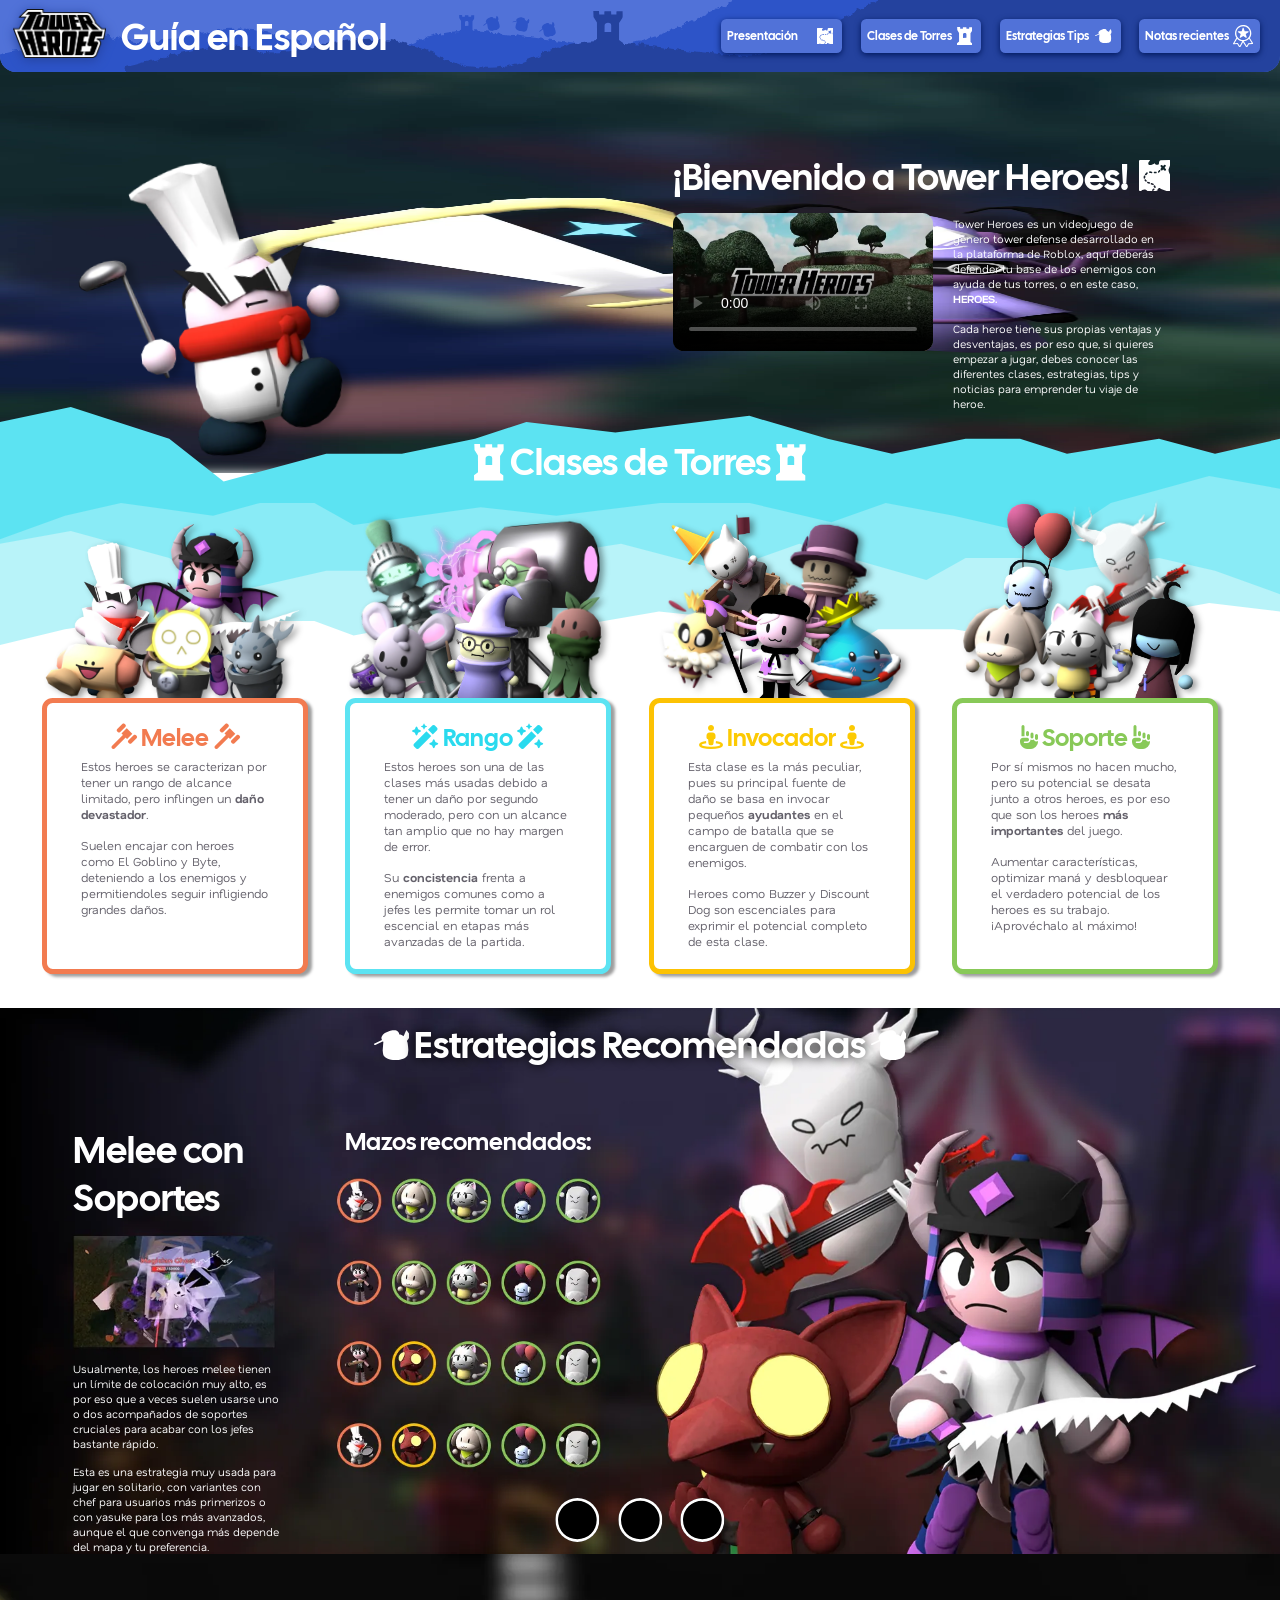
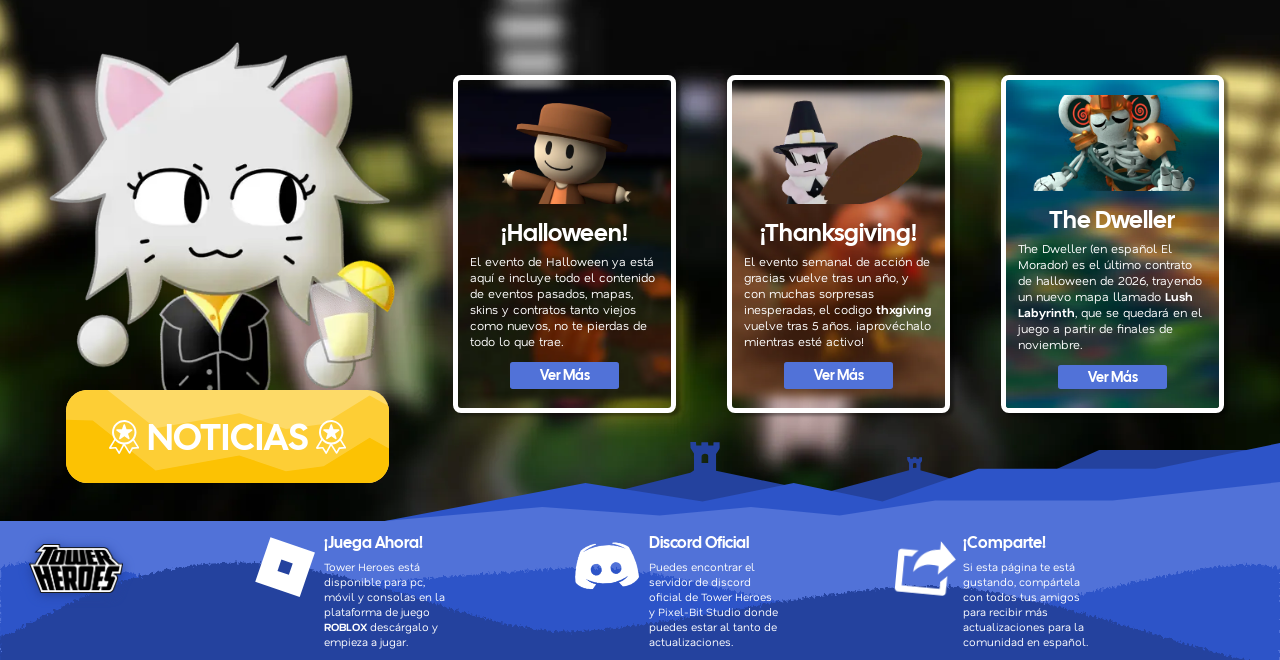
==== commit 3ae928d9: "Add files via upload" ====
--- a/tower-heroes/index.html
+++ b/tower-heroes/index.html
@@ -28,7 +28,7 @@
       <p class="cabecera__titulo">Guía en Español</p>
 
       <!--Decoración del paisaje (desktop)-->
-      <div class="cabecera__deco" aria-hidden="true">
+      <div class="cabecera__deco" role="img" aria-label="Fondo de montañas con torres y monstruos de la cabecera">
         <svg class="icono icono--torre deco deco--t1" aria-hidden="true" focusable="false"><use href="#i-torre"/></svg>
         <svg class="icono icono--enemigo deco deco--e1" aria-hidden="true" focusable="false"><use href="#i-enemigo"/></svg>
         <svg class="icono icono--enemigo deco deco--e2" aria-hidden="true" focusable="false"><use href="#i-enemigo"/></svg>
@@ -38,29 +38,29 @@
 
       <!-- Menú desplegable móvil-->
       <a class="menu-boton menu-boton--abrir" href="#menu" aria-label="Abrir menú">
-        <svg class="icono icono--torre" aria-hidden="true" focusable="false"><use href="#i-torre"/></svg>
+        <svg class="icono icono--torre" role="img" aria-label="Ícono de torre del botón para abrir el menú" focusable="false"><use href="#i-torre"/></svg>
       </a>
       <a class="menu-boton menu-boton--cerrar" href="#cabecera" aria-label="Cerrar menú">
-        <svg class="icono icono--torre" aria-hidden="true" focusable="false"><use href="#i-torre"/></svg>
+        <svg class="icono icono--torre" role="img" aria-label="Ícono de torre del botón para cerrar el menú" focusable="false"><use href="#i-torre"/></svg>
       </a>
 
       <nav class="menu" id="menu" aria-label="Secciones de la página">
         <a class="boton-icono" href="#inicio">
           <span>Presentación</span>
-          <svg class="icono icono--mapa" aria-hidden="true" focusable="false"><use href="#i-mapa"/></svg>
+          <svg class="icono icono--mapa" role="img" aria-label="Ícono de mapa del botón Presentación" focusable="false"><use href="#i-mapa"/></svg>
         </a>
         <a class="boton-icono" href="#clases">
           <span>Clases de Torres</span>
-          <svg class="icono icono--torre" aria-hidden="true" focusable="false"><use href="#i-torre"/></svg>
+          <svg class="icono icono--torre" role="img" aria-label="Ícono de torre del botón Clases de Torres" focusable="false"><use href="#i-torre"/></svg>
         </a>
         <a class="boton-icono" href="#estrategias">
           <span>Estrategias Tips</span>
-          <svg class="icono icono--enemigo" aria-hidden="true" focusable="false"><use href="#i-enemigo"/></svg>
+          <svg class="icono icono--enemigo" role="img" aria-label="Ícono de monstruo del botón Estrategias Tips" focusable="false"><use href="#i-enemigo"/></svg>
         </a>
         <a class="boton-icono" href="#noticias">
           <span class="solo-escritorio">Notas recientes</span>
           <span class="solo-movil">Noticias Nuevas</span>
-          <svg class="icono icono--logro" aria-hidden="true" focusable="false"><use href="#i-logro"/></svg>
+          <svg class="icono icono--logro" role="img" aria-label="Ícono de medalla del botón Noticias" focusable="false"><use href="#i-logro"/></svg>
         </a>
       </nav>
     </div>
@@ -80,7 +80,7 @@
         </div>
 
         <h1 class="presentacion__titulo">¡Bienvenido a Tower Heroes!</h1>
-        <svg class="icono icono--mapa presentacion__icono" aria-hidden="true" focusable="false"><use href="#i-mapa"/></svg>
+        <svg class="icono icono--mapa presentacion__icono" role="img" aria-label="Ícono de mapa junto al título de bienvenida" focusable="false"><use href="#i-mapa"/></svg>
 
         <!-- video: tráiler de Tower Heroes -->
         <video class="presentacion__video" controls preload="metadata" playsinline
@@ -99,18 +99,18 @@
 
     <!-- CLASES DE TORRE -->
     <section class="clases" id="clases">
-      <div class="clases__fondo" aria-hidden="true">
-        <img class="clases__capa clases__capa--1" src="assets/img/clases-fondo-capa-1.svg" alt="">
-        <img class="clases__capa clases__capa--2" src="assets/img/clases-fondo-capa-2.svg" alt="">
-        <img class="clases__capa clases__capa--3" src="assets/img/clases-fondo-capa-3.svg" alt="">
-        <img class="clases__capa clases__capa--4" src="assets/img/clases-fondo-capa-4.svg" alt="">
-        <img class="clases__capa clases__capa--movil" src="assets/img/clases-fondo-movil.svg" alt="">
+      <div class="clases__fondo" role="img" aria-label="Fondo de montañas nevadas de la sección Clases de Torres">
+        <img class="clases__capa clases__capa--1" src="assets/img/clases-fondo-capa-1.svg" alt="Capa 1 de las montañas nevadas del fondo de Clases de Torres">
+        <img class="clases__capa clases__capa--2" src="assets/img/clases-fondo-capa-2.svg" alt="Capa 2 de las montañas nevadas del fondo de Clases de Torres">
+        <img class="clases__capa clases__capa--3" src="assets/img/clases-fondo-capa-3.svg" alt="Capa 3 de las montañas nevadas del fondo de Clases de Torres">
+        <img class="clases__capa clases__capa--4" src="assets/img/clases-fondo-capa-4.svg" alt="Capa 4 de las montañas nevadas del fondo de Clases de Torres">
+        <img class="clases__capa clases__capa--movil" src="assets/img/clases-fondo-movil.svg" alt="Montañas nevadas del fondo de Clases de Torres (versión móvil)">
       </div>
       <div class="lienzo clases__lienzo">
         <h2 class="titulo-seccion clases__titulo">
-          <svg class="icono icono--torre" aria-hidden="true" focusable="false"><use href="#i-torre"/></svg>
+          <svg class="icono icono--torre" role="img" aria-label="Ícono de torre del título Clases de Torres" focusable="false"><use href="#i-torre"/></svg>
           <span>Clases de Torres</span>
-          <svg class="icono icono--torre" aria-hidden="true" focusable="false"><use href="#i-torre"/></svg>
+          <svg class="icono icono--torre" role="img" aria-label="Ícono de torre del título Clases de Torres" focusable="false"><use href="#i-torre"/></svg>
         </h2>
 
         <div class="clases__grid">
@@ -188,9 +188,9 @@
 
         <div class="lienzo carrusel__lienzo">
           <h2 class="carrusel__titulo">
-            <svg class="icono icono--enemigo" aria-hidden="true" focusable="false"><use href="#i-enemigo"/></svg>
+            <svg class="icono icono--enemigo" role="img" aria-label="Ícono de monstruo del título Estrategias Recomendadas" focusable="false"><use href="#i-enemigo"/></svg>
             <span>Estrategias Recomendadas</span>
-            <svg class="icono icono--enemigo" aria-hidden="true" focusable="false"><use href="#i-enemigo"/></svg>
+            <svg class="icono icono--enemigo" role="img" aria-label="Ícono de monstruo del título Estrategias Recomendadas" focusable="false"><use href="#i-enemigo"/></svg>
           </h2>
           <div class="carrusel__ventana">
             <div class="carrusel__pista">
@@ -236,9 +236,9 @@
       <!-- Estrategias movil -->
       <div class="lienzo estrategias-movil solo-movil">
         <h2 class="estrategias-movil__titulo">
-          <svg class="icono icono--enemigo" aria-hidden="true" focusable="false"><use href="#i-enemigo"/></svg>
+          <svg class="icono icono--enemigo" role="img" aria-label="Ícono de monstruo del título Estrategias Recomendadas" focusable="false"><use href="#i-enemigo"/></svg>
           <span>Estrategias Recomendadas</span>
-          <svg class="icono icono--enemigo" aria-hidden="true" focusable="false"><use href="#i-enemigo"/></svg>
+          <svg class="icono icono--enemigo" role="img" aria-label="Ícono de monstruo del título Estrategias Recomendadas" focusable="false"><use href="#i-enemigo"/></svg>
         </h2>
 
         <article class="lienzo estrategia estrategia--1">
@@ -312,11 +312,11 @@
         <div class="gato">
           <img class="gato__imagen" src="assets/img/noticias-lemonadecat.webp" alt="Mascota de noticias: Lemonade Cat animada con chaqueta negra y una limonada">
           <h2 class="gato__etiqueta">
-            <img class="gato__brillo" src="assets/img/noticias-etiqueta-brillo.svg" alt="" aria-hidden="true">
-            <img class="gato__brillo-movil" src="assets/img/noticias-etiqueta-brillo-movil.svg" alt="" aria-hidden="true">
-            <svg class="icono icono--logro gato__icono" aria-hidden="true" focusable="false"><use href="#i-logro"/></svg>
+            <img class="gato__brillo" src="assets/img/noticias-etiqueta-brillo.svg" alt="Brillo decorativo de la etiqueta Noticias" aria-hidden="true">
+            <img class="gato__brillo-movil" src="assets/img/noticias-etiqueta-brillo-movil.svg" alt="Brillo decorativo de la etiqueta Noticias" aria-hidden="true">
+            <svg class="icono icono--logro gato__icono" role="img" aria-label="Ícono de medalla de la etiqueta Noticias" focusable="false"><use href="#i-logro"/></svg>
             <span>NOTICIAS</span>
-            <svg class="icono icono--logro gato__icono" aria-hidden="true" focusable="false"><use href="#i-logro"/></svg>
+            <svg class="icono icono--logro gato__icono" role="img" aria-label="Ícono de medalla de la etiqueta Noticias" focusable="false"><use href="#i-logro"/></svg>
           </h2>
         </div>
 
@@ -353,11 +353,11 @@
           </article>
         </div>
 
-        <div class="noticias__colinas" aria-hidden="true">
-          <img class="colina colina--16" src="assets/img/noticias-colina-1.svg" alt="">
-          <img class="colina colina--15" src="assets/img/noticias-colina-2.svg" alt="">
-          <img class="colina colina--14 solo-escritorio" src="assets/img/noticias-colina-3.svg" alt="">
-          <img class="colina colina--14 solo-movil" src="assets/img/noticias-colina-3-movil.svg" alt="">
+        <div class="noticias__colinas" role="img" aria-label="Colinas azules con torres al final de la sección Noticias">
+          <img class="colina colina--16" src="assets/img/noticias-colina-1.svg" alt="Colina azul clara de la sección Noticias">
+          <img class="colina colina--15" src="assets/img/noticias-colina-2.svg" alt="Colina azul media de la sección Noticias">
+          <img class="colina colina--14 solo-escritorio" src="assets/img/noticias-colina-3.svg" alt="Colina azul oscura de la sección Noticias">
+          <img class="colina colina--14 solo-movil" src="assets/img/noticias-colina-3-movil.svg" alt="Colina azul oscura de la sección Noticias">
           <svg class="icono icono--torre torre-colina torre-colina--grande" aria-hidden="true" focusable="false"><use href="#i-torre"/></svg>
           <svg class="icono icono--torre torre-colina torre-colina--peque solo-escritorio" aria-hidden="true" focusable="false"><use href="#i-torre"/></svg>
         </div>
@@ -367,14 +367,14 @@
 
   <!-- FOOTER -->
   <footer class="pie">
-    <img class="pie__fondo solo-escritorio" src="assets/img/pie-fondo.svg" alt="" aria-hidden="true">
-    <img class="pie__fondo solo-movil" src="assets/img/pie-fondo-movil.svg" alt="" aria-hidden="true">
+    <img class="pie__fondo solo-escritorio" src="assets/img/pie-fondo.svg" alt="Fondo de colinas azules del pie de página">
+    <img class="pie__fondo solo-movil" src="assets/img/pie-fondo-movil.svg" alt="Fondo de colinas azules del pie de página">
     <div class="lienzo pie__lienzo">
       <img class="pie__logo" src="assets/img/logo-tower-heroes.webp" alt="Logotipo de Tower Heroes">
 
       <!-- Cuando tengas los enlaces reales, cambia cada <div class="pie__bloque ..."> por <a class="pie__bloque ..." href="URL"> -->
       <div class="pie__bloque pie__bloque--roblox">
-        <span class="roblox" aria-hidden="true"><span class="roblox__cuadro"></span><span class="roblox__centro"></span></span>
+        <span class="roblox" role="img" aria-label="Logotipo de Roblox"><span class="roblox__cuadro"></span><span class="roblox__centro"></span></span>
         <span class="pie__texto">
           <strong class="pie__titulo">¡Juega Ahora!</strong>
           <span>Tower Heroes está disponible para pc, móvil y consolas en la plataforma de juego <b>ROBLOX</b> descárgalo y empieza a jugar.</span>
--- a/tower-heroes/css/estilos.css
+++ b/tower-heroes/css/estilos.css
@@ -129,7 +129,7 @@
 }
 .menu-boton { color: #fff; }
 .menu-boton .icono { width: calc(var(--w) * 1px); }
-.menu-boton:hover, .menu-boton:focus-visible, .menu-boton--cerrar { background: var(--azul-500); }
+.menu-boton:hover, .menu-boton:focus-visible, .menu-boton--cerrar { background: var(--azul-500); color: var(--azul-900); }
 .menu-boton:focus-visible { outline: 3px solid #fff; outline-offset: 2px; }
 .menu-boton--cerrar { display: none; }
 
@@ -166,7 +166,8 @@
   width: calc(var(--w) * 1px);
   margin-right: calc((9 + (33 - var(--w)) / 2) * 1px);
 }
-.boton-icono:hover, .boton-icono:focus-visible { background: var(--azul-500); }
+/* Hover: fondo claro + texto e ícono en el tono más oscuro del mismo color (contraste) */
+.boton-icono:hover, .boton-icono:focus-visible { background: var(--azul-500); color: var(--azul-900); }
 .boton-icono:focus-visible { outline: 3px solid #fff; outline-offset: 2px; }
 
 @media (min-width: 1200px) {
@@ -583,9 +584,7 @@
   html { scroll-behavior: auto; }
 }
 
-/* =========================================================
-   NOTICIAS
-   ========================================================= */
+/* NOTICIAS */
 .noticias { position: relative; z-index: 1; overflow: hidden; background: #111; }
 .noticias__fondo { position: absolute; inset: 0; overflow: hidden; }
 .noticias__fondo img { position: absolute; max-width: none; left: -404.26%; top: -9.66%; width: 1188.45%; height: 115.6%; }
@@ -595,6 +594,7 @@
 .gato { position: absolute; left: calc(10 * var(--u)); top: 0; width: calc(374 * var(--u)); height: calc(438 * var(--u)); }
 .gato__imagen { position: absolute; left: 11.36%; top: calc(58 * var(--u)); width: 76.99%; height: auto; aspect-ratio: 1; }
 .gato__etiqueta {
+ 
   position: absolute; left: 9.89%; right: 10.16%; top: 74.48%; bottom: 6.79%;
   display: flex; align-items: center; justify-content: center; gap: calc(6 * var(--u));
   border-radius: calc(32 * var(--u));
@@ -623,15 +623,15 @@
   color: #fff;
 }
 .noticia__fondo { position: absolute; inset: 0; }
-.noticia__fondo > img { position: absolute; }
-.noticia--1 .noticia__fondo > img { left: -70.78%; top: -5.52%; width: 241.56%; height: 108.09%; }
-.noticia--2 .noticia__fondo > img { left: -31.76%; top: -3.83%; width: 163.52%; height: 107.72%; }
-.noticia--3 .noticia__fondo > img { inset: 0; width: 100%; height: 100%; }
-
 .noticia__imagen { position: relative; height: calc(204 * var(--u)); border-radius: calc(4 * var(--u)); }
-.noticia--1 .noticia__imagen > img { left: 0.08%; top: 0.08%; width: 100%; height: 133.33%; }
-.noticia--2 .noticia__imagen > img { left: -6.62%; top: -9.41%; width: 106.62%; height: 149.49%; }
-.noticia--3 .noticia__imagen > img { left: 0.08%; top: -16.67%; width: 100%; height: 133.33%; }
+
+/* Las imágenes llenan su caja con object-fit: cover, así nunca se estiran ni se aplastan
+   aunque la tarjeta cambie de tamaño. object-position elige qué parte de la imagen se ve. */
+.noticia__fondo > img,
+.noticia__imagen > img { position: absolute; inset: 0; width: 100%; height: 100%; object-fit: cover; }
+.noticia--3 .noticia__fondo > img   { object-position: 50% 100%; }
+.noticia--1 .noticia__imagen > img  { object-position: 50% 0%; }
+.noticia--2 .noticia__imagen > img  { object-position: 100% 19%; }
 
 .noticia__texto {
   position: relative; flex: 1;
@@ -653,7 +653,7 @@
   font-family: "Cal Sans", sans-serif; font-size: max(14px, calc(18 * var(--u)));
   transition: background-color .2s;
 }
-.boton:hover, .boton:focus-visible { background: var(--azul-500); }
+.boton:hover, .boton:focus-visible { background: var(--azul-500); color: var(--azul-900); }
 .boton:focus-visible { outline: 3px solid #fff; outline-offset: 2px; }
 
 .noticias__colinas > * { position: absolute; max-width: none; }
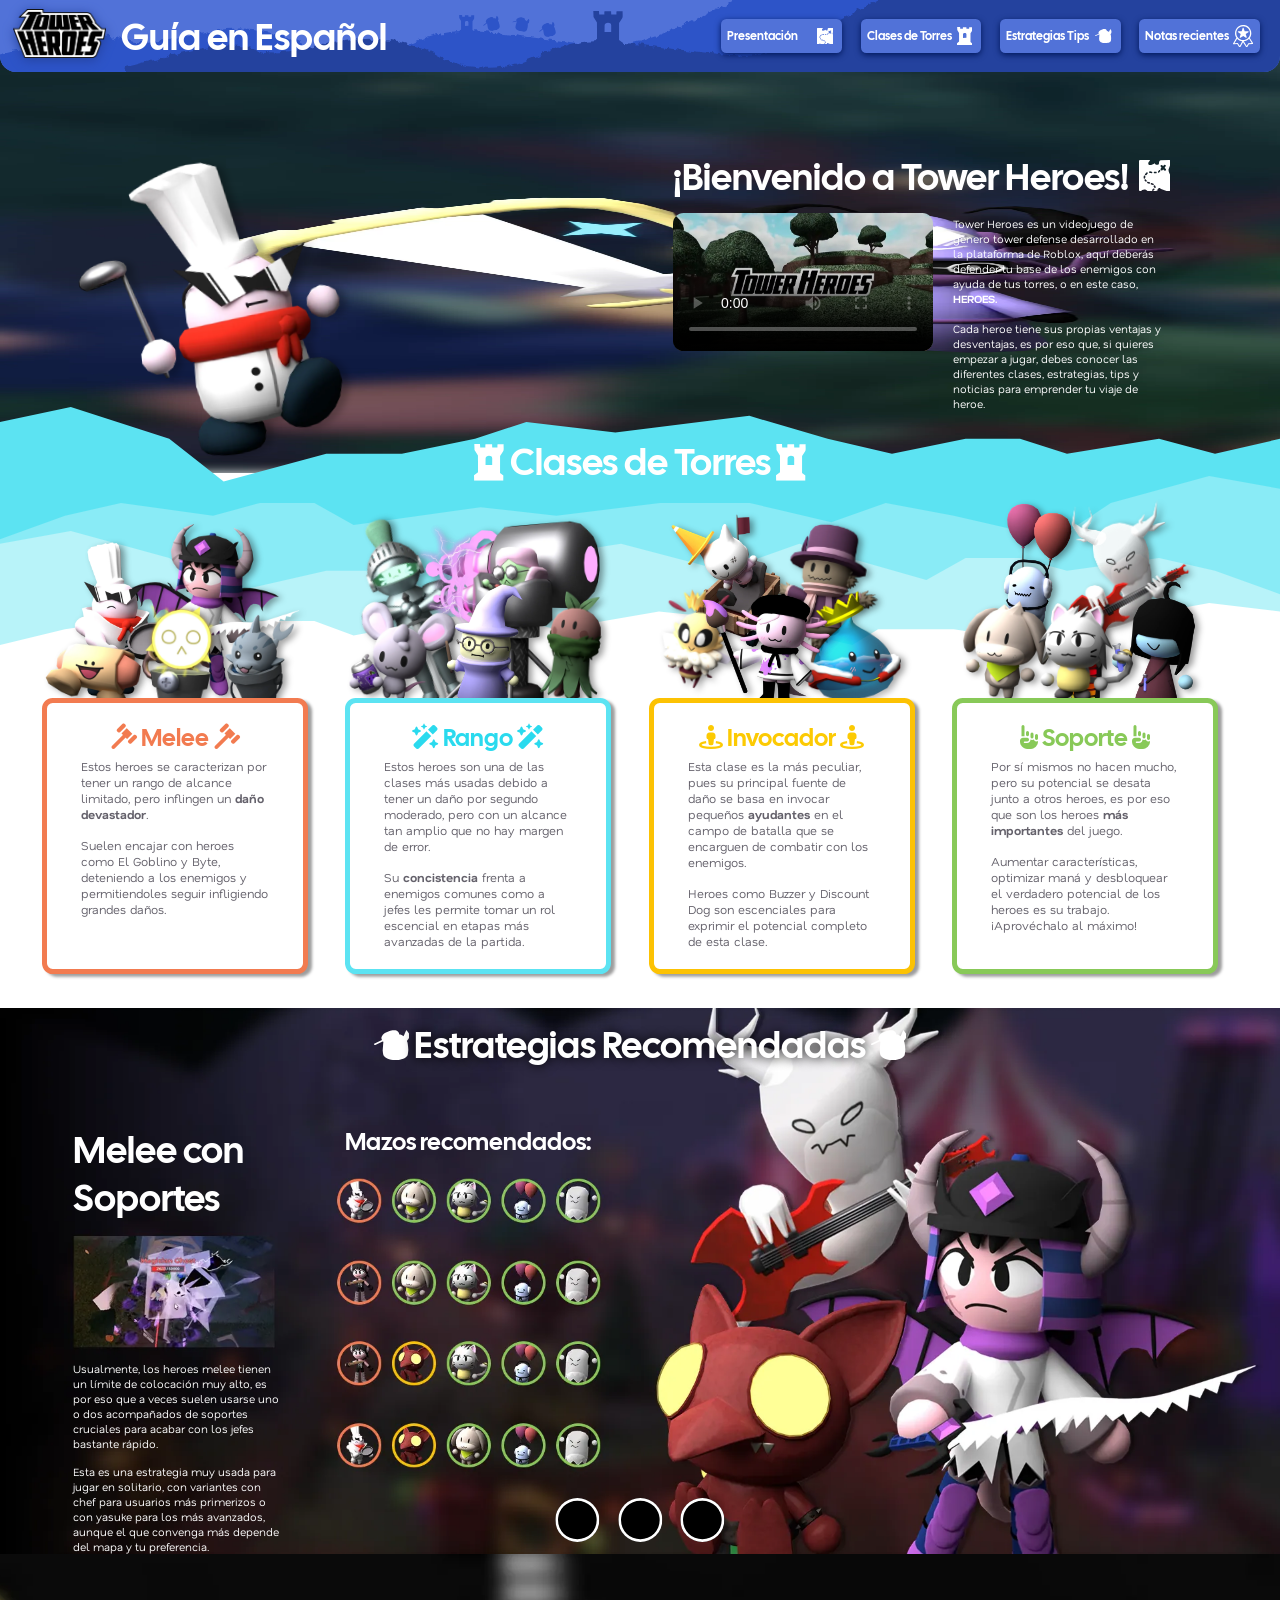
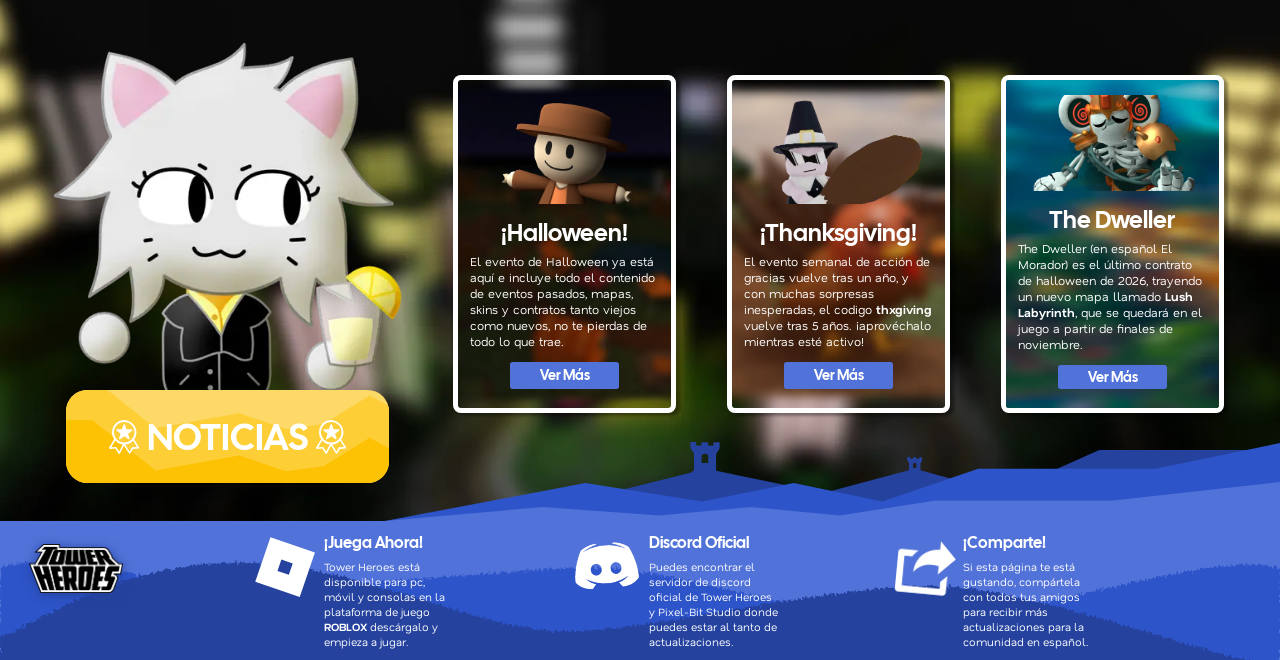
==== commit 3a9d3c76: "Add files via upload" ====
--- a/tower-heroes/index.html
+++ b/tower-heroes/index.html
@@ -9,8 +9,7 @@
   <link rel="stylesheet" href="css/estilos.css">
 </head>
 <body>
-  <!-- Íconos del sitio (torre, enemigo, logro, mapa). Se dibujan una sola vez aquí
-       y se reutilizan con <use>. Su color sale de "color" en el CSS (fill: currentColor). -->
+  <!-- Íconos del sitio (torre, enemigo, logro, mapa). -->
   <svg class="sprite" aria-hidden="true" focusable="false">
     <symbol id="i-torre" viewBox="0 0 44.7589 55"><path d="M43.9808 55L0.196412 54.9845L0 47.091L6.02329 42.2922L5.90775 17.209L0.793349 8.91359L0.450591 0C3.60858 0.0734106 5.93471 0.220232 8.98872 0.0309097L9.31993 5.4092L17.0955 5.32034C17.0108 3.53144 16.8567 2.14436 17.2804 0.525465L27.1241 0.444327L27.3628 5.34738L35.1692 5.30102C35.1962 3.50439 34.9343 2.05936 35.4196 0.513874L44.7087 0.482965C44.3005 3.72076 45.3095 7.16333 44.2735 10.1577L39.136 17.9431L39.0936 43.4977L44.1002 47.2764L43.9808 55ZM27.2897 31.4468L27.3166 21.3007C27.3243 18.6154 24.8249 17.6417 22.5065 17.6804C19.8761 17.7267 17.4229 18.9052 17.3998 21.8416L17.3227 31.5472L27.2897 31.4468Z"/></symbol>
     <symbol id="i-enemigo" viewBox="0 0 53.0001 45"><path d="M52.9803 7.06L53.0001 11.0333C52.3459 11.4733 52.3955 12.5233 51.8899 13.19L49.2796 16.6233C50.0726 17.9833 50.446 19.2833 50.598 20.7667C50.9251 23.94 51.5826 26.9867 51.4835 30.2267C51.3579 32.85 50.8425 35.2967 50.4592 37.8733C48.285 41.26 45.0799 43.4267 41.1016 44.04C39.575 44.2733 38.0617 45 36.5054 45H28.4001C25.0198 45.0067 20.3675 43.23 17.354 41.2767C16.1579 40.5 15.0311 38.7667 14.1125 37.7267C13.6202 35.11 12.8702 32.53 13.0717 29.9067L13.9011 19.02C13.9308 18.63 14.3901 17.9633 14.0465 17.7133C13.8416 17.5667 13.2435 17.09 12.89 17.26L1.98599 22.4733C1.36149 22.77 0.819591 22.2667 0.485862 22.08C0.205002 21.9267 -0.2642 20.9067 0.188481 20.68L11.9152 14.85L11.0066 12.01C11.261 8.84333 14.8494 5.00667 17.1194 4.02667L23.2884 1.36333C25.7699 0.29 31.8332 -0.04 34.2981 1.11333C36.4558 2.12333 37.5132 4.44667 38.0055 6.69C40.3053 6.74 42.453 7.56333 44.1646 9.25667C46.0943 6.27667 46.9236 3.15 48.6584 0L52.5342 5.19667C52.8977 5.68333 52.5772 6.69667 52.9869 7.05667L52.9803 7.06Z"/></symbol>
